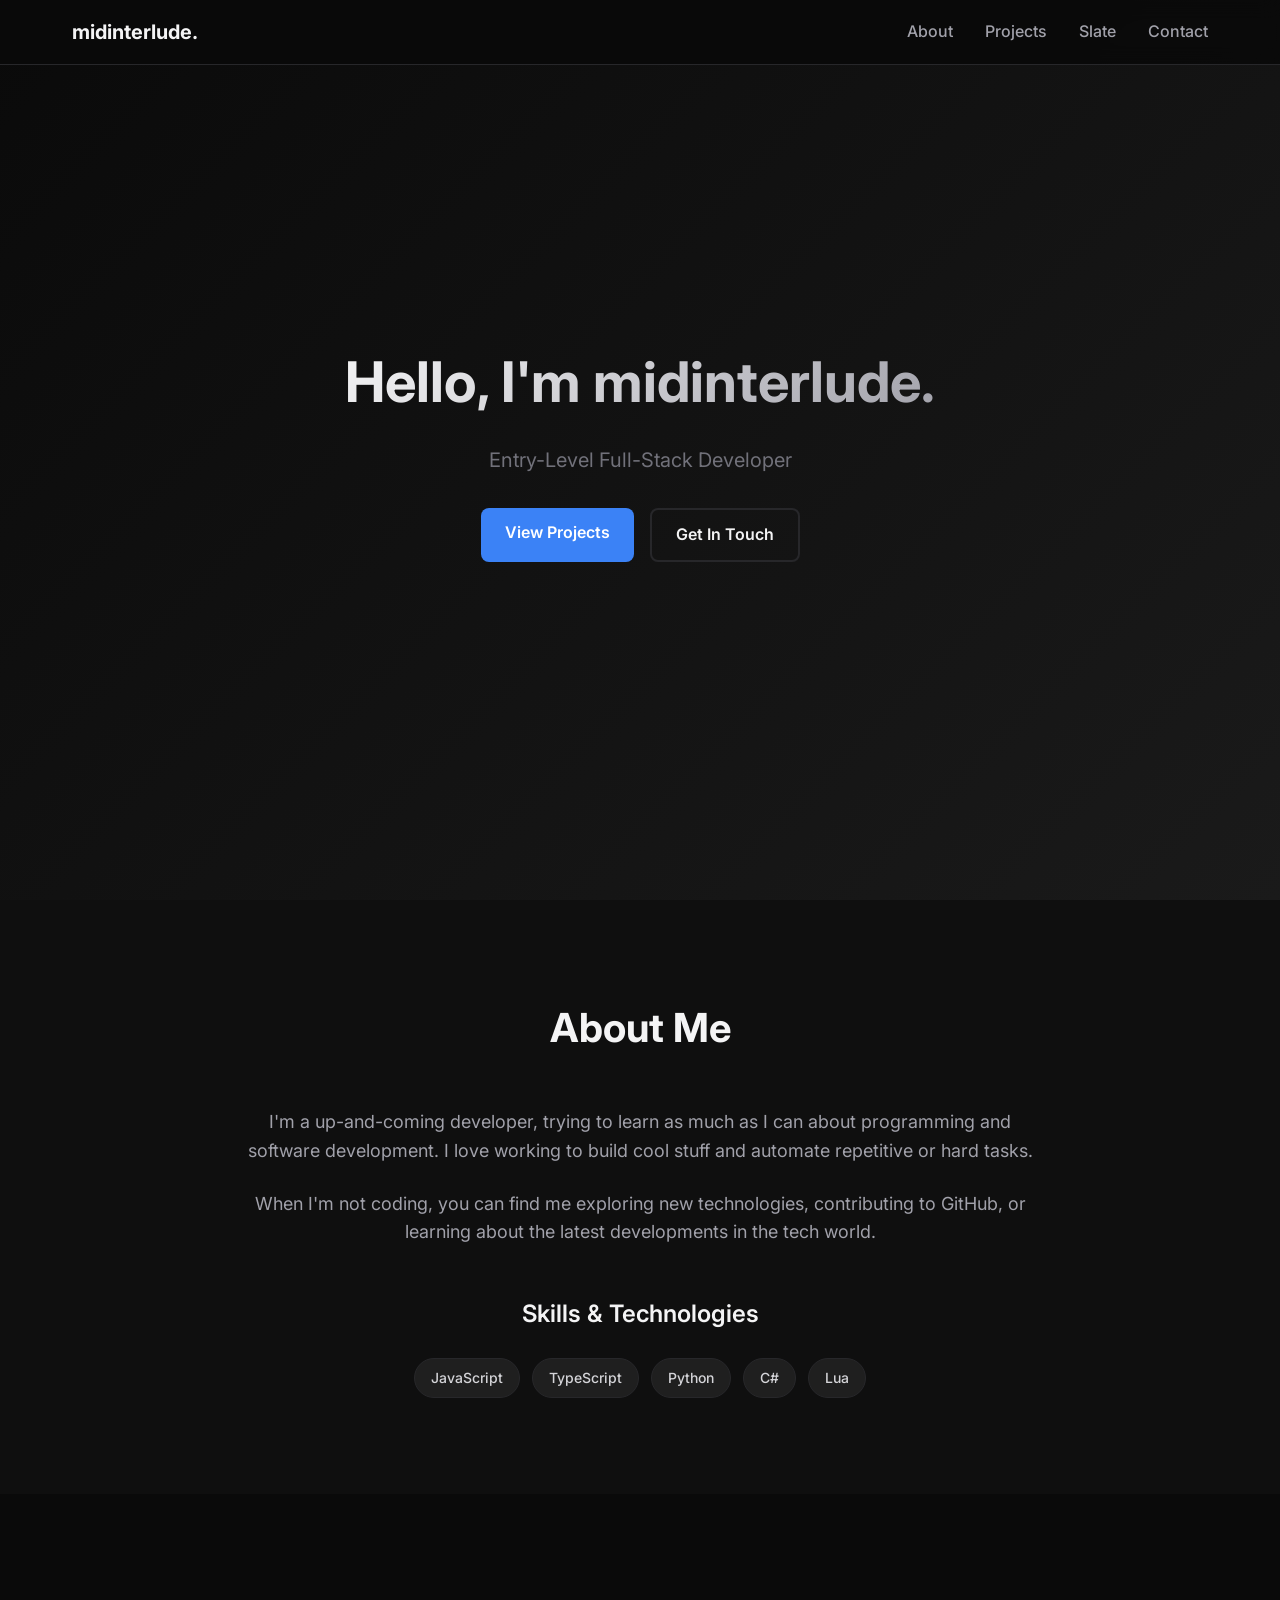
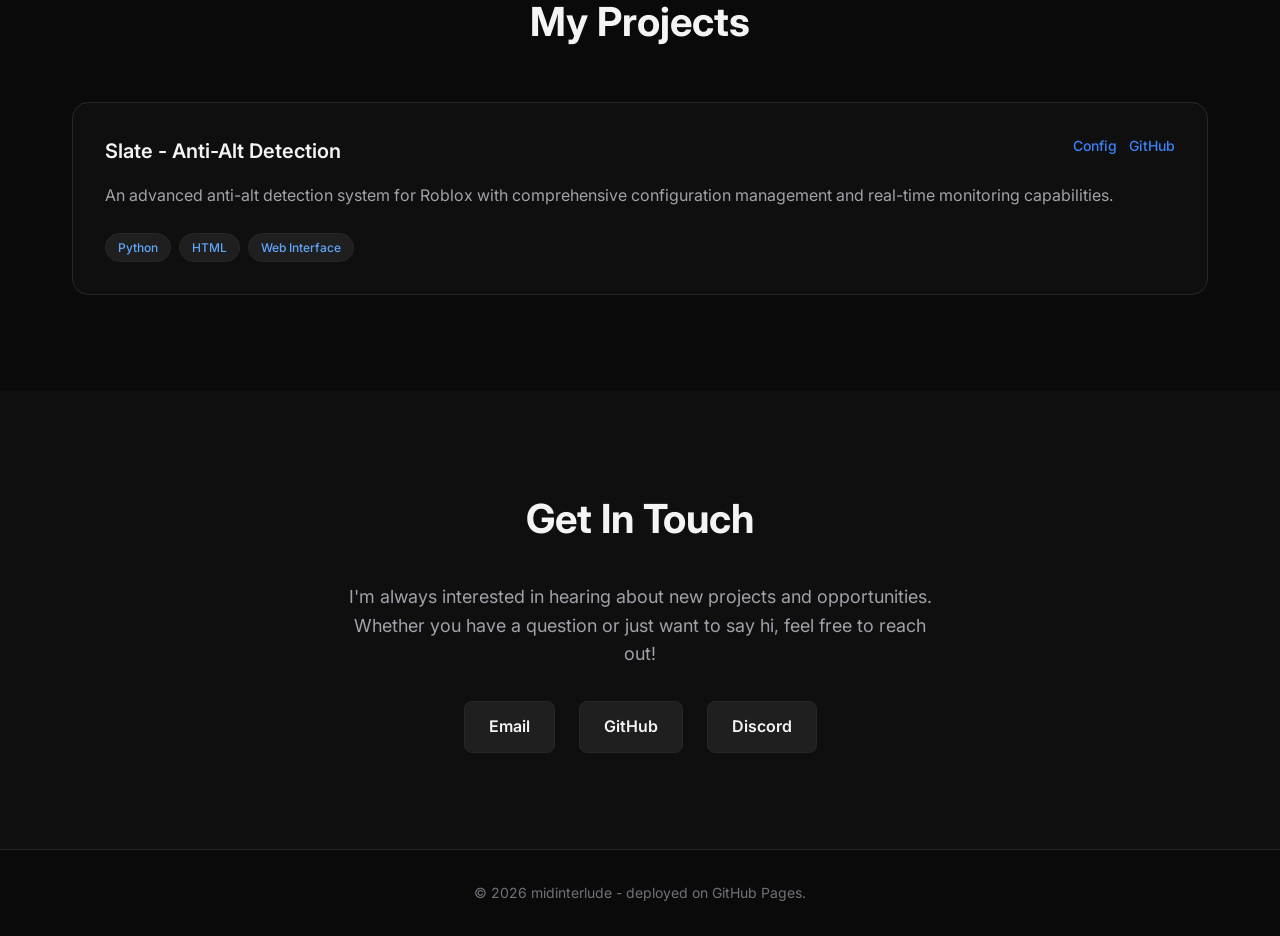
==== index.html @ c004ecd4 "Add files via upload" ====
<!DOCTYPE html>
<html lang="en">
<head>
    <meta charset="UTF-8">
    <meta name="viewport" content="width=device-width, initial-scale=1.0">
    <title>midinterlude - portfolio</title>
    <link rel="stylesheet" href="styles.css">
    <link href="https://fonts.googleapis.com/css2?family=Inter:wght@400;500;600;700&display=swap" rel="stylesheet">
</head>
<body>
    <header>
        <nav>
            <div class="nav-container">
                <h1 class="nav-logo">midinterlude.</h1>
                <ul class="nav-links">
                    <li><a href="#about">About</a></li>
                    <li><a href="#projects">Projects</a></li>
                    <li><a href="slate-config.html" target="_blank">Slate</a></li>
                    <li><a href="#contact">Contact</a></li>
                </ul>
            </div>
        </nav>
    </header>

    <main>
        <section id="hero">
            <div class="hero-content">
                <h1>Hello, I'm midinterlude.</h1>
                <p class="hero-subtitle">Entry-Level Full-Stack Developer</p>
                <div class="hero-buttons">
                    <a href="#projects" class="btn btn-primary">View Projects</a>
                    <a href="#contact" class="btn btn-secondary">Get In Touch</a>
                </div>
            </div>
        </section>

        <section id="about">
            <div class="container">
                <h2>About Me</h2>
                <div class="about-content">
                    <div class="about-text">
                        <p>
                            I'm a up-and-coming developer, trying to learn as much as I can about programming and software development. 
                            I love working to build cool stuff and automate repetitive or hard tasks.
                        </p>
                        <p>
                            When I'm not coding, you can find me exploring new technologies, contributing to GitHub, or learning about 
                            the latest developments in the tech world.
                        </p>
                        <div class="skills">
                            <h3>Skills & Technologies</h3>
                            <div class="skill-tags">
                                <span class="skill-tag">JavaScript</span>
                                <span class="skill-tag">TypeScript</span>
                                <span class="skill-tag">Python</span>
                                <span class="skill-tag">C#</span>
                                <span class="skill-tag">Lua</span>
                            </div>
                        </div>
                    </div>
                </div>
            </div>
        </section>

        <section id="projects">
            <div class="container">
                <h2>My Projects</h2>
                <div class="projects-grid">
                    <div class="project-card">
                        <div class="project-header">
                            <h3>Slate - Anti-Alt Detection</h3>
                            <div class="project-links">
                                <a href="slate-config.html" class="project-link" target="_blank">Config</a>
                                <a href="https://github.com/midinterlude/Slate" class="project-link" target="_blank">GitHub</a>
                            </div>
                        </div>
                        <p class="project-description">
                            An advanced anti-alt detection system for Roblox with comprehensive configuration management and real-time monitoring capabilities.
                        </p>
                        <div class="project-tech">
                            <span class="tech-tag">Python</span>
                            <span class="tech-tag">HTML</span>
                            <span class="tech-tag">Web Interface</span>
                        </div>
                    </div>
                </div>
            </div>
        </section>

        <section id="contact">
            <div class="container">
                <h2>Get In Touch</h2>
                <div class="contact-content">
                    <p>
                        I'm always interested in hearing about new projects and opportunities. 
                        Whether you have a question or just want to say hi, feel free to reach out!
                    </p>
                    <div class="contact-links">
                        <a href="mailto:midinterlude.secrecy577@passmail.net" class="contact-link" target="_blank">Email</a>
                        <a href="https://github.com/midinterlude" class="contact-link" target="_blank">GitHub</a>
                        <a href="https://discordapp.com/users/1391896842219815066" class="contact-link" target="_blank">Discord</a>
                    </div>
                </div>
            </div>
        </section>
    </main>

    <footer>
        <div class="container">
            <p>&copy; 2026 midinterlude - deployed on GitHub Pages.</p>
        </div>
    </footer>
</body>
</html>
---- styles.css ----
/* Reset and Base Styles */
* {
    margin: 0;
    padding: 0;
    box-sizing: border-box;
}

body {
    font-family: 'Inter', -apple-system, BlinkMacSystemFont, 'Segoe UI', Roboto, sans-serif;
    background-color: #0a0a0a;
    color: #e4e4e7;
    line-height: 1.6;
    overflow-x: hidden;
}

.container {
    max-width: 1200px;
    margin: 0 auto;
    padding: 0 2rem;
}

/* Header and Navigation */
header {
    position: fixed;
    top: 0;
    width: 100%;
    background-color: rgba(10, 10, 10, 0.95);
    backdrop-filter: blur(10px);
    border-bottom: 1px solid #27272a;
    z-index: 1000;
}

.nav-container {
    max-width: 1200px;
    margin: 0 auto;
    padding: 0 2rem;
    display: flex;
    justify-content: space-between;
    align-items: center;
    height: 4rem;
}

.nav-logo {
    font-size: 1.25rem;
    font-weight: 700;
    color: #f4f4f5;
}

.nav-links {
    display: flex;
    list-style: none;
    gap: 2rem;
}

.nav-links a {
    color: #a1a1aa;
    text-decoration: none;
    font-weight: 500;
    transition: color 0.3s ease;
}

.nav-links a:hover {
    color: #f4f4f5;
}

/* Hero Section */
#hero {
    min-height: 100vh;
    display: flex;
    align-items: center;
    justify-content: center;
    text-align: center;
    padding: 0 2rem;
    background: linear-gradient(135deg, #0a0a0a 0%, #1a1a1a 100%);
}

.hero-content h1 {
    font-size: 3.5rem;
    font-weight: 700;
    margin-bottom: 1rem;
    background: linear-gradient(135deg, #f4f4f5 0%, #a1a1aa 100%);
    -webkit-background-clip: text;
    -webkit-text-fill-color: transparent;
    background-clip: text;
}

.hero-subtitle {
    font-size: 1.25rem;
    color: #71717a;
    margin-bottom: 2rem;
}

.hero-buttons {
    display: flex;
    gap: 1rem;
    justify-content: center;
    flex-wrap: wrap;
}

.btn {
    padding: 0.75rem 1.5rem;
    border-radius: 0.5rem;
    text-decoration: none;
    font-weight: 600;
    transition: all 0.3s ease;
    display: inline-block;
}

.btn-primary {
    background-color: #3b82f6;
    color: white;
}

.btn-primary:hover {
    background-color: #2563eb;
    transform: translateY(-2px);
}

.btn-secondary {
    background-color: transparent;
    color: #f4f4f5;
    border: 2px solid #27272a;
}

.btn-secondary:hover {
    background-color: #27272a;
    transform: translateY(-2px);
}

/* About Section */
#about {
    padding: 6rem 0;
    background-color: #0f0f0f;
}

#about h2 {
    font-size: 2.5rem;
    font-weight: 700;
    text-align: center;
    margin-bottom: 3rem;
    color: #f4f4f5;
}

.about-content {
    max-width: 800px;
    margin: 0 auto;
}

.about-text p {
    font-size: 1.125rem;
    color: #a1a1aa;
    margin-bottom: 1.5rem;
    text-align: center;
}

.skills {
    margin-top: 3rem;
    text-align: center;
}

.skills h3 {
    font-size: 1.5rem;
    font-weight: 600;
    margin-bottom: 1.5rem;
    color: #f4f4f5;
}

.skill-tags {
    display: flex;
    flex-wrap: wrap;
    gap: 0.75rem;
    justify-content: center;
}

.skill-tag {
    background-color: #1f1f1f;
    color: #d4d4d8;
    padding: 0.5rem 1rem;
    border-radius: 2rem;
    font-size: 0.875rem;
    font-weight: 500;
    border: 1px solid #27272a;
}

/* Projects Section */
#projects {
    padding: 6rem 0;
    background-color: #0a0a0a;
}

#projects h2 {
    font-size: 2.5rem;
    font-weight: 700;
    text-align: center;
    margin-bottom: 3rem;
    color: #f4f4f5;
}

.projects-grid {
    display: grid;
    grid-template-columns: repeat(auto-fit, minmax(350px, 1fr));
    gap: 2rem;
    margin-top: 2rem;
}

.project-card {
    background-color: #0f0f0f;
    border: 1px solid #27272a;
    border-radius: 1rem;
    padding: 2rem;
    transition: all 0.3s ease;
    position: relative;
    overflow: hidden;
}

.project-card::before {
    content: '';
    position: absolute;
    top: 0;
    left: 0;
    right: 0;
    height: 2px;
    background: linear-gradient(90deg, #3b82f6, #8b5cf6);
    transform: scaleX(0);
    transition: transform 0.3s ease;
}

.project-card:hover::before {
    transform: scaleX(1);
}

.project-card:hover {
    transform: translateY(-4px);
    border-color: #3b82f6;
    box-shadow: 0 10px 30px rgba(59, 130, 246, 0.1);
}

.project-header {
    display: flex;
    justify-content: space-between;
    align-items: flex-start;
    margin-bottom: 1rem;
}

.project-header h3 {
    font-size: 1.25rem;
    font-weight: 600;
    color: #f4f4f5;
}

.project-links {
    display: flex;
    gap: 0.75rem;
}

.project-link {
    color: #3b82f6;
    text-decoration: none;
    font-size: 0.875rem;
    font-weight: 500;
    transition: color 0.3s ease;
}

.project-link:hover {
    color: #60a5fa;
}

.project-description {
    color: #a1a1aa;
    margin-bottom: 1.5rem;
    line-height: 1.6;
}

.project-tech {
    display: flex;
    flex-wrap: wrap;
    gap: 0.5rem;
}

.tech-tag {
    background-color: #1f1f1f;
    color: #60a5fa;
    padding: 0.25rem 0.75rem;
    border-radius: 1rem;
    font-size: 0.75rem;
    font-weight: 500;
    border: 1px solid #27272a;
}

/* Contact Section */
#contact {
    padding: 6rem 0;
    background-color: #0f0f0f;
    text-align: center;
}

#contact h2 {
    font-size: 2.5rem;
    font-weight: 700;
    margin-bottom: 2rem;
    color: #f4f4f5;
}

.contact-content p {
    font-size: 1.125rem;
    color: #a1a1aa;
    margin-bottom: 2rem;
    max-width: 600px;
    margin-left: auto;
    margin-right: auto;
}

.contact-links {
    display: flex;
    gap: 1.5rem;
    justify-content: center;
    flex-wrap: wrap;
}

.contact-link {
    color: #f4f4f5;
    text-decoration: none;
    font-weight: 600;
    padding: 0.75rem 1.5rem;
    background-color: #1f1f1f;
    border: 1px solid #27272a;
    border-radius: 0.5rem;
    transition: all 0.3s ease;
}

.contact-link:hover {
    background-color: #27272a;
    transform: translateY(-2px);
    color: #3b82f6;
}

/* Footer */
footer {
    padding: 2rem 0;
    background-color: #0a0a0a;
    border-top: 1px solid #27272a;
    text-align: center;
}

footer p {
    color: #71717a;
    font-size: 0.875rem;
}

/* Smooth Scrolling */
html {
    scroll-behavior: smooth;
}

/* Responsive Design */
@media (max-width: 768px) {
    .container {
        padding: 0 1rem;
    }
    
    .nav-container {
        padding: 0 1rem;
    }
    
    .nav-links {
        gap: 1rem;
    }
    
    .hero-content h1 {
        font-size: 2.5rem;
    }
    
    .hero-subtitle {
        font-size: 1rem;
    }
    
    .hero-buttons {
        flex-direction: column;
        align-items: center;
    }
    
    #about h2,
    #projects h2,
    #contact h2 {
        font-size: 2rem;
    }
    
    .projects-grid {
        grid-template-columns: 1fr;
        gap: 1.5rem;
    }
    
    .project-card {
        padding: 1.5rem;
    }
    
    .project-header {
        flex-direction: column;
        gap: 1rem;
    }
    
    .project-links {
        align-self: flex-start;
    }
    
    .contact-links {
        flex-direction: column;
        align-items: center;
    }
    
    .contact-link {
        width: 200px;
        text-align: center;
    }
}

@media (max-width: 480px) {
    .hero-content h1 {
        font-size: 2rem;
    }
    
    .about-text p,
    .contact-content p {
        font-size: 1rem;
    }
    
    .skill-tags,
    .project-tech {
        justify-content: flex-start;
    }
}

/* Scrollbar Styling */
::-webkit-scrollbar {
    width: 8px;
}

::-webkit-scrollbar-track {
    background: #0a0a0a;
}

::-webkit-scrollbar-thumb {
    background: #27272a;
    border-radius: 4px;
}

::-webkit-scrollbar-thumb:hover {
    background: #3f3f46;
}
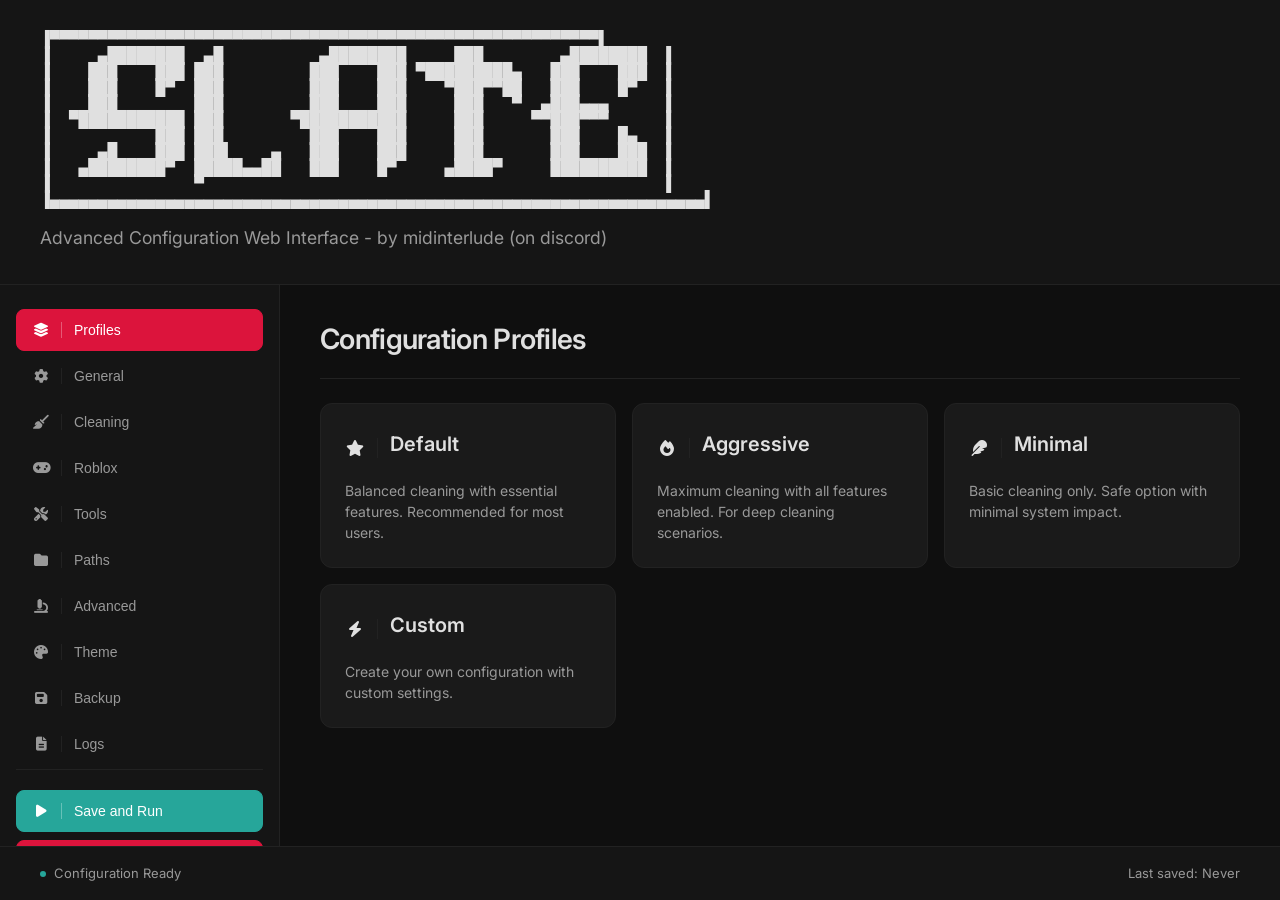
==== commit ca3e36ad: "Add files via upload" ====
--- a/index.html
+++ b/index.html
@@ -1,114 +1,1650 @@
-<!DOCTYPE html>
-<html lang="en">
-<head>
-    <meta charset="UTF-8">
-    <meta name="viewport" content="width=device-width, initial-scale=1.0">
-    <title>midinterlude - portfolio</title>
-    <link rel="stylesheet" href="styles.css">
-    <link href="https://fonts.googleapis.com/css2?family=Inter:wght@400;500;600;700&display=swap" rel="stylesheet">
-</head>
-<body>
-    <header>
-        <nav>
-            <div class="nav-container">
-                <h1 class="nav-logo">midinterlude.</h1>
-                <ul class="nav-links">
-                    <li><a href="#about">About</a></li>
-                    <li><a href="#projects">Projects</a></li>
-                    <li><a href="slate-config.html" target="_blank">Slate</a></li>
-                    <li><a href="#contact">Contact</a></li>
-                </ul>
-            </div>
-        </nav>
-    </header>
-
-    <main>
-        <section id="hero">
-            <div class="hero-content">
-                <h1>Hello, I'm midinterlude.</h1>
-                <p class="hero-subtitle">Entry-Level Full-Stack Developer</p>
-                <div class="hero-buttons">
-                    <a href="#projects" class="btn btn-primary">View Projects</a>
-                    <a href="#contact" class="btn btn-secondary">Get In Touch</a>
-                </div>
-            </div>
-        </section>
-
-        <section id="about">
-            <div class="container">
-                <h2>About Me</h2>
-                <div class="about-content">
-                    <div class="about-text">
-                        <p>
-                            I'm a up-and-coming developer, trying to learn as much as I can about programming and software development. 
-                            I love working to build cool stuff and automate repetitive or hard tasks.
-                        </p>
-                        <p>
-                            When I'm not coding, you can find me exploring new technologies, contributing to GitHub, or learning about 
-                            the latest developments in the tech world.
-                        </p>
-                        <div class="skills">
-                            <h3>Skills & Technologies</h3>
-                            <div class="skill-tags">
-                                <span class="skill-tag">JavaScript</span>
-                                <span class="skill-tag">TypeScript</span>
-                                <span class="skill-tag">Python</span>
-                                <span class="skill-tag">C#</span>
-                                <span class="skill-tag">Lua</span>
-                            </div>
-                        </div>
-                    </div>
-                </div>
-            </div>
-        </section>
-
-        <section id="projects">
-            <div class="container">
-                <h2>My Projects</h2>
-                <div class="projects-grid">
-                    <div class="project-card">
-                        <div class="project-header">
-                            <h3>Slate - Anti-Alt Detection</h3>
-                            <div class="project-links">
-                                <a href="slate-config.html" class="project-link" target="_blank">Config</a>
-                                <a href="https://github.com/midinterlude/Slate" class="project-link" target="_blank">GitHub</a>
-                            </div>
-                        </div>
-                        <p class="project-description">
-                            An advanced anti-alt detection system for Roblox with comprehensive configuration management and real-time monitoring capabilities.
-                        </p>
-                        <div class="project-tech">
-                            <span class="tech-tag">Python</span>
-                            <span class="tech-tag">HTML</span>
-                            <span class="tech-tag">Web Interface</span>
-                        </div>
-                    </div>
-                </div>
-            </div>
-        </section>
-
-        <section id="contact">
-            <div class="container">
-                <h2>Get In Touch</h2>
-                <div class="contact-content">
-                    <p>
-                        I'm always interested in hearing about new projects and opportunities. 
-                        Whether you have a question or just want to say hi, feel free to reach out!
-                    </p>
-                    <div class="contact-links">
-                        <a href="mailto:midinterlude.secrecy577@passmail.net" class="contact-link" target="_blank">Email</a>
-                        <a href="https://github.com/midinterlude" class="contact-link" target="_blank">GitHub</a>
-                        <a href="https://discordapp.com/users/1391896842219815066" class="contact-link" target="_blank">Discord</a>
-                    </div>
-                </div>
-            </div>
-        </section>
-    </main>
-
-    <footer>
-        <div class="container">
-            <p>&copy; 2026 midinterlude - deployed on GitHub Pages.</p>
-        </div>
-    </footer>
-</body>
-</html>+<!DOCTYPE html>
+<html lang="en">
+<head>
+    <meta charset="UTF-8">
+    <meta name="viewport" content="width=device-width, initial-scale=1.0">
+    <title>Slate - Configuration Manager</title>
+    <link rel="icon" href="../new.ico" type="image/x-icon">
+    <link rel="stylesheet" href="https://cdnjs.cloudflare.com/ajax/libs/font-awesome/6.4.0/css/all.min.css">
+    <style>
+        @import url('https://fonts.googleapis.com/css2?family=Inter:wght@300;400;500;600;700&family=JetBrains+Mono:wght@400;500&display=swap');
+        
+        * {
+            margin: 0;
+            padding: 0;
+            box-sizing: border-box;
+        }
+
+        :root {
+            --bg-primary: #0a0a0a;
+            --bg-secondary: #0f0f0f;
+            --bg-tertiary: #151515;
+            --bg-elevated: #1a1a1a;
+            --bg-overlay: #222222;
+            --border-primary: #222222;
+            --border-secondary: #1a1a1a;
+            --text-primary: #e0e0e0;
+            --text-secondary: #999999;
+            --text-muted: #666666;
+            --text-link: #dc143c;
+            --accent-primary: #dc143c;
+            --accent-hover: #ff1744;
+            --success: #26a69a;
+            --danger: #dc143c;
+            --warning: #ff9800;
+            --code-bg: #0a0a0a;
+            --shadow: 0 8px 24px rgba(0, 0, 0, 0.8);
+        }
+
+        body {
+            font-family: 'Inter', -apple-system, BlinkMacSystemFont, 'Segoe UI', sans-serif;
+            background: var(--bg-primary);
+            color: var(--text-primary);
+            min-height: 100vh;
+            line-height: 1.6;
+        }
+
+        .container {
+            width: 100%;
+            height: 100vh;
+            background: var(--bg-secondary);
+            border: none;
+            border-radius: 0;
+            box-shadow: none;
+            overflow: hidden;
+            display: flex;
+            flex-direction: column;
+        }
+
+        .header {
+            background: var(--bg-tertiary);
+            color: var(--text-primary);
+            padding: 32px 40px;
+            text-align: center;
+            border-bottom: 1px solid var(--border-primary);
+        }
+
+        .header h1 {
+            font-size: 2.5rem;
+            font-weight: 500;
+            margin-bottom: 8px;
+            letter-spacing: normal;
+        }
+
+        .header p {
+            font-size: 1.1rem;
+            color: var(--text-secondary);
+            font-weight: 400;
+        }
+
+        .main-content {
+            display: flex;
+            flex: 1;
+            min-height: 0;
+        }
+
+        .sidebar {
+            width: 280px;
+            background: var(--bg-tertiary);
+            border-right: 1px solid var(--border-primary);
+            padding: 24px 16px;
+            overflow-y: auto;
+            display: flex;
+            flex-direction: column;
+        }
+
+        .sidebar-actions {
+            margin-top: auto;
+            padding-top: 20px;
+            border-top: 1px solid var(--border-primary);
+            display: flex;
+            flex-direction: column;
+            gap: 4px;
+        }
+
+        .sidebar-btn {
+            display: flex;
+            align-items: center;
+            width: 100%;
+            padding: 12px 16px;
+            margin-bottom: 4px;
+            background: var(--bg-elevated);
+            border: 1px solid var(--border-primary);
+            border-radius: 8px;
+            cursor: pointer;
+            transition: all 0.15s ease;
+            font-size: 14px;
+            font-weight: 500;
+            color: var(--text-secondary);
+            text-decoration: none;
+            gap: 12px;
+        }
+
+        .sidebar-btn:hover {
+            background: var(--bg-overlay);
+            color: var(--text-primary);
+            border-color: var(--border-primary);
+            transform: translateY(-1px);
+        }
+
+        .sidebar-btn.btn-success {
+            background: var(--success);
+            color: white;
+            border-color: var(--success);
+        }
+
+        .sidebar-btn.btn-primary {
+            background: var(--accent-primary);
+            color: white;
+            border-color: var(--accent-primary);
+        }
+
+        .sidebar-btn.btn-secondary {
+            background: var(--bg-overlay);
+            color: var(--text-primary);
+            border-color: var(--border-primary);
+        }
+
+        .sidebar-btn i {
+            width: 16px;
+            text-align: center;
+            flex-shrink: 0;
+        }
+
+        .sidebar-btn .divider {
+            width: 1px;
+            height: 16px;
+            background: rgba(255, 255, 255, 0.3);
+            flex-shrink: 0;
+        }
+
+        .sidebar-btn span {
+            flex: 1;
+            text-align: left;
+        }
+
+        .nav-item {
+            display: flex;
+            align-items: center;
+            width: 100%;
+            padding: 12px 16px;
+            margin-bottom: 4px;
+            background: transparent;
+            border: 1px solid transparent;
+            border-radius: 8px;
+            cursor: pointer;
+            transition: all 0.15s ease;
+            font-size: 14px;
+            font-weight: 500;
+            color: var(--text-secondary);
+            text-decoration: none;
+        }
+
+        .nav-item i {
+            width: 16px;
+            text-align: center;
+            flex-shrink: 0;
+            margin-right: 12px;
+        }
+
+        .nav-item .divider {
+            width: 1px;
+            height: 16px;
+            background: var(--border-primary);
+            flex-shrink: 0;
+            margin-right: 12px;
+        }
+
+        .nav-item span {
+            text-align: left;
+            flex: 1;
+        }
+
+        .nav-item:hover {
+            background: var(--bg-elevated);
+            color: var(--text-primary);
+            border-color: var(--border-primary);
+        }
+
+        .nav-item.active {
+            background: var(--accent-primary) !important;
+            color: white !important;
+            border-color: var(--accent-primary) !important;
+        }
+
+        .nav-item.active i {
+            color: white !important;
+        }
+
+        .nav-item.active .divider {
+            background: rgba(255, 255, 255, 0.3) !important;
+        }
+
+        .content {
+            flex: 1;
+            padding: 32px 40px;
+            overflow-y: auto;
+            max-height: calc(100vh - 200px);
+        }
+
+        .section {
+            display: none;
+        }
+
+        .section.active {
+            display: block;
+            animation: fadeIn 0.2s ease;
+        }
+
+        @keyframes fadeIn {
+            from { opacity: 0; transform: translateY(8px); }
+            to { opacity: 1; transform: translateY(0); }
+        }
+
+        .section h2 {
+            color: var(--text-primary);
+            margin-bottom: 24px;
+            font-size: 1.75rem;
+            font-weight: 600;
+            letter-spacing: -0.025em;
+            border-bottom: 1px solid var(--border-primary);
+            padding-bottom: 16px;
+        }
+
+        .profile-cards {
+            display: grid;
+            grid-template-columns: repeat(auto-fit, minmax(280px, 1fr));
+            gap: 16px;
+            margin-bottom: 32px;
+        }
+
+        .profile-card {
+            background: var(--bg-elevated);
+            border: 1px solid var(--border-primary);
+            border-radius: 12px;
+            padding: 24px;
+            cursor: pointer;
+            transition: all 0.2s ease;
+            text-align: left;
+        }
+
+        .profile-card-header {
+            display: flex;
+            align-items: center;
+            gap: 12px;
+            margin-bottom: 12px;
+        }
+
+        .profile-card-header i {
+            width: 20px;
+            text-align: center;
+            flex-shrink: 0;
+        }
+
+        .profile-card-header .divider {
+            width: 1px;
+            height: 20px;
+            background: var(--border-primary);
+            flex-shrink: 0;
+        }
+
+        .profile-card-header h3 {
+            flex: 1;
+            margin: 0;
+        }
+
+        .profile-card:hover {
+            background: var(--bg-overlay);
+            border-color: var(--accent-primary);
+            transform: translateY(-2px);
+            box-shadow: 0 4px 16px rgba(88, 166, 255, 0.1);
+        }
+
+        .profile-card.selected {
+            background: var(--accent-primary);
+            border-color: var(--accent-primary);
+            color: white;
+        }
+
+        .profile-card h3 {
+            color: var(--text-primary);
+            margin-bottom: 8px;
+            font-size: 1.25rem;
+            font-weight: 600;
+        }
+
+        .profile-card.selected h3 {
+            color: white;
+        }
+
+        .profile-card p {
+            color: var(--text-secondary);
+            font-size: 14px;
+            line-height: 1.5;
+            font-weight: 400;
+        }
+
+        .profile-card.selected p {
+            color: rgba(255, 255, 255, 0.9);
+        }
+
+        .config-group {
+            background: var(--bg-elevated);
+            border: 1px solid var(--border-primary);
+            border-radius: 12px;
+            padding: 24px;
+            margin-bottom: 24px;
+        }
+
+        .config-group h3 {
+            color: var(--text-primary);
+            margin-bottom: 20px;
+            font-size: 1.125rem;
+            font-weight: 600;
+            letter-spacing: -0.025em;
+        }
+
+        .config-item {
+            display: flex;
+            align-items: center;
+            justify-content: space-between;
+            padding: 16px 0;
+            border-bottom: 1px solid var(--border-secondary);
+        }
+
+        .config-item:last-child {
+            border-bottom: none;
+        }
+
+        .config-label {
+            flex: 1;
+            font-weight: 500;
+            color: var(--text-primary);
+            font-size: 14px;
+        }
+
+        .config-description {
+            font-size: 13px;
+            color: var(--text-muted);
+            margin-top: 4px;
+            font-weight: 400;
+        }
+
+        .toggle-switch {
+            position: relative;
+            width: 44px;
+            height: 24px;
+            background: var(--bg-overlay);
+            border: 1px solid var(--border-primary);
+            border-radius: 12px;
+            cursor: pointer;
+            transition: all 0.2s ease;
+        }
+
+        .toggle-switch.active {
+            background: var(--accent-primary);
+            border-color: var(--accent-primary);
+        }
+
+        .toggle-switch::after {
+            content: '';
+            position: absolute;
+            top: 2px;
+            left: 2px;
+            width: 18px;
+            height: 18px;
+            background: white;
+            border-radius: 50%;
+            transition: transform 0.2s ease;
+            box-shadow: 0 1px 3px rgba(0, 0, 0, 0.3);
+        }
+
+        .toggle-switch.active::after {
+            transform: translateX(20px);
+        }
+
+        .text-input {
+            padding: 8px 12px;
+            background: var(--bg-primary);
+            border: 1px solid var(--border-primary);
+            border-radius: 6px;
+            font-size: 14px;
+            width: 200px;
+            color: var(--text-primary);
+            font-family: 'JetBrains Mono', monospace;
+            transition: all 0.2s ease;
+        }
+
+        .text-input:focus {
+            outline: none;
+            border-color: var(--accent-primary);
+            box-shadow: 0 0 0 3px rgba(31, 111, 235, 0.1);
+        }
+
+        .text-input::placeholder {
+            color: var(--text-muted);
+        }
+
+        .list-editor {
+            border: 1px solid var(--border-primary);
+            border-radius: 8px;
+            padding: 16px;
+            background: var(--bg-primary);
+        }
+
+        .list-item {
+            display: flex;
+            align-items: center;
+            justify-content: space-between;
+            padding: 12px;
+            margin-bottom: 8px;
+            background: var(--bg-elevated);
+            border: 1px solid var(--border-secondary);
+            border-radius: 6px;
+            font-family: 'JetBrains Mono', monospace;
+            font-size: 13px;
+        }
+
+        .list-item:last-child {
+            margin-bottom: 0;
+        }
+
+        .btn {
+            padding: 10px 16px;
+            border: 1px solid var(--border-primary);
+            border-radius: 6px;
+            cursor: pointer;
+            font-size: 14px;
+            font-weight: 500;
+            transition: all 0.2s ease;
+            text-decoration: none;
+            display: inline-block;
+            text-align: center;
+            font-family: 'Inter', sans-serif;
+            background: var(--bg-elevated);
+            color: var(--text-primary);
+        }
+
+        .btn:hover {
+            transform: translateY(-1px);
+            box-shadow: 0 4px 12px rgba(0, 0, 0, 0.2);
+        }
+
+        .btn-primary {
+            background: var(--accent-primary);
+            color: white;
+            border-color: var(--accent-primary);
+        }
+
+        .btn-primary:hover {
+            background: var(--accent-hover);
+            border-color: var(--accent-hover);
+        }
+
+        .btn-success {
+            background: var(--success);
+            color: white;
+            border-color: var(--success);
+        }
+
+        .btn-success:hover {
+            background: #2da844;
+            border-color: #2da844;
+        }
+
+        .btn-danger {
+            background: var(--danger);
+            color: white;
+            border-color: var(--danger);
+        }
+
+        .btn-danger:hover {
+            background: #da3a32;
+            border-color: #da3a32;
+        }
+
+        .btn-secondary {
+            background: var(--bg-overlay);
+            color: var(--text-primary);
+            border-color: var(--border-primary);
+        }
+
+        .btn-secondary:hover {
+            background: var(--bg-elevated);
+            border-color: var(--border-primary);
+        }
+
+        .btn-sm {
+            padding: 6px 12px;
+            font-size: 12px;
+        }
+
+        .action-buttons {
+            display: flex;
+            gap: 16px;
+            margin-top: 32px;
+            padding-top: 24px;
+            border-top: 1px solid var(--border-primary);
+        }
+
+        .status-bar {
+            background: var(--bg-tertiary);
+            padding: 16px 40px;
+            display: flex;
+            justify-content: space-between;
+            align-items: center;
+            font-size: 13px;
+            border-top: 1px solid var(--border-primary);
+            color: var(--text-secondary);
+        }
+
+        .status-indicator {
+            display: flex;
+            align-items: center;
+            gap: 8px;
+        }
+
+        .status-dot {
+            width: 6px;
+            height: 6px;
+            border-radius: 50%;
+            background: var(--success);
+        }
+
+        .modal {
+            display: none;
+            position: fixed;
+            top: 0;
+            left: 0;
+            width: 100%;
+            height: 100%;
+            background: rgba(0, 0, 0, 0.8);
+            z-index: 1000;
+            backdrop-filter: blur(4px);
+        }
+
+        .modal-content {
+            position: absolute;
+            top: 50%;
+            left: 50%;
+            transform: translate(-50%, -50%);
+            background: var(--bg-secondary);
+            border: 1px solid var(--border-primary);
+            border-radius: 12px;
+            padding: 32px;
+            max-width: 500px;
+            width: 90%;
+            box-shadow: var(--shadow);
+        }
+
+        .modal h3 {
+            margin-bottom: 16px;
+            color: var(--text-primary);
+            font-size: 1.25rem;
+            font-weight: 600;
+        }
+
+        .modal p {
+            color: var(--text-secondary);
+            margin-bottom: 24px;
+            line-height: 1.5;
+        }
+
+        .modal-buttons {
+            display: flex;
+            gap: 12px;
+            justify-content: flex-end;
+        }
+
+        .file-input-wrapper {
+            position: relative;
+            overflow: hidden;
+            display: inline-block;
+        }
+
+        .file-input-wrapper input[type=file] {
+            position: absolute;
+            left: -9999px;
+        }
+
+        .file-input-label {
+            padding: 10px 16px;
+            background: var(--accent-primary);
+            color: white;
+            border-radius: 6px;
+            cursor: pointer;
+            display: inline-block;
+            font-size: 14px;
+            font-weight: 500;
+            transition: all 0.2s ease;
+            border: 1px solid var(--accent-primary);
+        }
+
+        .file-input-label:hover {
+            background: var(--accent-hover);
+            border-color: var(--accent-hover);
+        }
+
+        /* Theme Editor Styles */
+        .theme-presets {
+            display: grid;
+            grid-template-columns: repeat(auto-fit, minmax(200px, 1fr));
+            gap: 16px;
+            margin-top: 16px;
+        }
+
+        .theme-preset {
+            background: var(--bg-elevated);
+            border: 1px solid var(--border-primary);
+            border-radius: 8px;
+            padding: 16px;
+            cursor: pointer;
+            transition: all 0.2s ease;
+            text-align: center;
+        }
+
+        .theme-preset:hover {
+            background: var(--bg-overlay);
+            border-color: var(--accent-primary);
+            transform: translateY(-2px);
+        }
+
+        .theme-preview {
+            width: 100%;
+            height: 60px;
+            border-radius: 6px;
+            margin-bottom: 12px;
+            border: 1px solid var(--border-secondary);
+        }
+
+        .slate-preview {
+            background: linear-gradient(135deg, #0a0a0a 0%, #151515 50%, #dc143c 100%);
+        }
+
+        .obsidian-preview {
+            background: linear-gradient(135deg, #0d1117 0%, #161b22 50%, #1f6feb 100%);
+        }
+
+        .github-preview {
+            background: linear-gradient(135deg, #0d1117 0%, #21262d 50%, #58a6ff 100%);
+        }
+
+        .vscode-preview {
+            background: linear-gradient(135deg, #1e1e1e 0%, #252526 50%, #007acc 100%);
+        }
+
+        .nord-preview {
+            background: linear-gradient(135deg, #2e3440 0%, #3b4252 50%, #88c0d0 100%);
+        }
+
+        .dracula-preview {
+            background: linear-gradient(135deg, #282a36 0%, #44475a 50%, #bd93f9 100%);
+        }
+
+        .light-preview {
+            background: linear-gradient(135deg, #ffffff 0%, #f6f8fa 50%, #0366d6 100%);
+        }
+
+        .theme-preset h4 {
+            color: var(--text-primary);
+            margin-bottom: 4px;
+            font-size: 14px;
+            font-weight: 600;
+        }
+
+        .theme-preset p {
+            color: var(--text-secondary);
+            font-size: 12px;
+            margin: 0;
+        }
+
+        .color-grid {
+            display: grid;
+            grid-template-columns: repeat(auto-fit, minmax(250px, 1fr));
+            gap: 20px;
+            margin-top: 16px;
+        }
+
+        .color-input-group {
+            display: flex;
+            flex-direction: column;
+            gap: 8px;
+        }
+
+        .color-input-group label {
+            color: var(--text-primary);
+            font-size: 13px;
+            font-weight: 500;
+        }
+
+        .color-input-group input[type="color"] {
+            width: 50px;
+            height: 35px;
+            border: 1px solid var(--border-primary);
+            border-radius: 6px;
+            cursor: pointer;
+            background: var(--bg-primary);
+        }
+
+        .color-text {
+            padding: 6px 10px;
+            background: var(--bg-primary);
+            border: 1px solid var(--border-primary);
+            border-radius: 4px;
+            color: var(--text-primary);
+            font-family: 'JetBrains Mono', monospace;
+            font-size: 12px;
+        }
+
+        .color-text:focus {
+            outline: none;
+            border-color: var(--accent-primary);
+        }
+
+        /* Scrollbar styling */
+        ::-webkit-scrollbar {
+            width: 8px;
+            height: 8px;
+        }
+
+        ::-webkit-scrollbar-track {
+            background: var(--bg-primary);
+        }
+
+        ::-webkit-scrollbar-thumb {
+            background: var(--border-primary);
+            border-radius: 4px;
+        }
+
+        ::-webkit-scrollbar-thumb:hover {
+            background: var(--bg-overlay);
+        }
+
+        @media (max-width: 768px) {
+            .main-content {
+                flex-direction: column;
+            }
+            
+            .sidebar {
+                width: 100%;
+                border-right: none;
+                border-bottom: 1px solid var(--border-primary);
+            }
+            
+            .profile-cards {
+                grid-template-columns: 1fr;
+            }
+            
+            .container {
+                margin: 0;
+                border-radius: 0;
+                min-height: 100vh;
+            }
+            
+            .content {
+                padding: 24px 20px;
+            }
+        }
+    </style>
+</head>
+<body>
+    <div class="container">
+        <div class="header">
+            <pre style="font-family: monospace; font-size: 1rem; line-height: 1; color: var(--text-primary); white-space: pre; text-align: left;">
+▐▀▀▀▀▀▀▀▀▀▀▀▀▀▀▀▀▀▀▀▀▀▀▀▀▀▀▀▀▀▀▀▀▀▀▀▀▀▀▀▀▀▀▀▀▀▀▀▀▀▀▀▀▀▀▀▀▀▌
+▐     ▄████████  ▄█          ▄████████     ███        ▄████████  ▌
+▐    ███    ███ ███         ███    ███ ▀█████████▄   ███    ███  ▌
+▐    ███    █▀  ███         ███    ███    ▀███▀▀██   ███    █▀   ▌
+▐    ███        ███         ███    ███     ███   ▀  ▄███▄▄▄      ▌
+▐  ▀███████████ ███       ▀███████████     ███     ▀▀███▀▀▀      ▌
+▐           ███ ███         ███    ███     ███       ███    █▄   ▌
+▐     ▄█    ███ ███▌    ▄   ███    ███     ███       ███    ███  ▌
+▐   ▄████████▀  █████▄▄██   ███    █▀     ▄████▀     ██████████  ▌
+▐               ▀                                                ▌
+▐▄▄▄▄▄▄▄▄▄▄▄▄▄▄▄▄▄▄▄▄▄▄▄▄▄▄▄▄▄▄▄▄▄▄▄▄▄▄▄▄▄▄▄▄▄▄▄▄▄▄▄▄▄▄▄▄▄▄▄▄▄▄▄▄▄▄▄▄▌
+            </pre>
+            <p style="text-align: left;">Advanced Configuration Web Interface - by midinterlude (on discord)</p>
+        </div>
+
+        <div class="main-content">
+            <div class="sidebar">
+                <button class="nav-item active" onclick="showSection('profiles')">
+                    <i class="fas fa-layer-group"></i>
+                    <div class="divider"></div>
+                    <span>Profiles</span>
+                </button>
+                <button class="nav-item" onclick="showSection('general')">
+                    <i class="fas fa-cog"></i>
+                    <div class="divider"></div>
+                    <span>General</span>
+                </button>
+                <button class="nav-item" onclick="showSection('cleaning')">
+                    <i class="fas fa-broom"></i>
+                    <div class="divider"></div>
+                    <span>Cleaning</span>
+                </button>
+                <button class="nav-item" onclick="showSection('roblox')">
+                    <i class="fas fa-gamepad"></i>
+                    <div class="divider"></div>
+                    <span>Roblox</span>
+                </button>
+                <button class="nav-item" onclick="showSection('tools')">
+                    <i class="fas fa-tools"></i>
+                    <div class="divider"></div>
+                    <span>Tools</span>
+                </button>
+                <button class="nav-item" onclick="showSection('paths')">
+                    <i class="fas fa-folder"></i>
+                    <div class="divider"></div>
+                    <span>Paths</span>
+                </button>
+                <button class="nav-item" onclick="showSection('advanced')">
+                    <i class="fas fa-microscope"></i>
+                    <div class="divider"></div>
+                    <span>Advanced</span>
+                </button>
+                <button class="nav-item" onclick="showSection('theme')">
+                    <i class="fas fa-palette"></i>
+                    <div class="divider"></div>
+                    <span>Theme</span>
+                </button>
+                <button class="nav-item" onclick="showSection('backup')">
+                    <i class="fas fa-save"></i>
+                    <div class="divider"></div>
+                    <span>Backup</span>
+                </button>
+                <button class="nav-item" onclick="openLogLocation()">
+                    <i class="fas fa-file-alt"></i>
+                    <div class="divider"></div>
+                    <span>Logs</span>
+                </button>
+                
+                <!-- Sidebar Action Buttons -->
+                <div class="sidebar-actions">
+                    <button class="sidebar-btn btn-success" onclick="saveLauncherFiles()">
+                        <i class="fas fa-play"></i>
+                        <div class="divider"></div>
+                        <span>Save and Run</span>
+                    </button>
+                    <button class="sidebar-btn btn-primary" onclick="saveOnly()">
+                        <i class="fas fa-save"></i>
+                        <div class="divider"></div>
+                        <span>Save Only</span>
+                    </button>
+                    <button class="sidebar-btn btn-secondary" onclick="cancel()">
+                        <i class="fas fa-times"></i>
+                        <div class="divider"></div>
+                        <span>Cancel</span>
+                    </button>
+                </div>
+            </div>
+
+            <div class="content">
+                <!-- Profiles Section -->
+                <div id="profiles" class="section active">
+                    <h2>Configuration Profiles</h2>
+                    <div class="profile-cards">
+                        <div class="profile-card" onclick="selectProfile('default')">
+                            <div class="profile-card-header">
+                                <i class="fas fa-star"></i>
+                                <div class="divider"></div>
+                                <h3>Default</h3>
+                            </div>
+                            <p>Balanced cleaning with essential features. Recommended for most users.</p>
+                        </div>
+                        <div class="profile-card" onclick="selectProfile('aggressive')">
+                            <div class="profile-card-header">
+                                <i class="fas fa-fire"></i>
+                                <div class="divider"></div>
+                                <h3>Aggressive</h3>
+                            </div>
+                            <p>Maximum cleaning with all features enabled. For deep cleaning scenarios.</p>
+                        </div>
+                        <div class="profile-card" onclick="selectProfile('minimal')">
+                            <div class="profile-card-header">
+                                <i class="fas fa-feather"></i>
+                                <div class="divider"></div>
+                                <h3>Minimal</h3>
+                            </div>
+                            <p>Basic cleaning only. Safe option with minimal system impact.</p>
+                        </div>
+                        <div class="profile-card" onclick="selectProfile('custom')">
+                            <div class="profile-card-header">
+                                <i class="fas fa-bolt"></i>
+                                <div class="divider"></div>
+                                <h3>Custom</h3>
+                            </div>
+                            <p>Create your own configuration with custom settings.</p>
+                        </div>
+                    </div>
+                </div>
+
+                <!-- General Section -->
+                <div id="general" class="section">
+                    <h2>General Settings</h2>
+                    <div class="config-group">
+                        <h3>Logging</h3>
+                        <div class="config-item">
+                            <div>
+                                <div class="config-label">Enable Logging</div>
+                                <div class="config-description">Save detailed logs of all operations</div>
+                            </div>
+                            <div id="logging-enabled" class="toggle-switch active" onclick="toggleSwitch(this)"></div>
+                        </div>
+                        <div class="config-item">
+                            <div>
+                                <div class="config-label">Open Log on Exit</div>
+                                <div class="config-description">Automatically open log file when cleaning completes</div>
+                            </div>
+                            <div id="open-log-on-exit" class="toggle-switch" onclick="toggleSwitch(this)"></div>
+                        </div>
+                        <div class="config-item">
+                            <div>
+                                <div class="config-label">Capture Console History</div>
+                                <div class="config-description">Include previous console content in logs</div>
+                            </div>
+                            <div id="capture-console-history" class="toggle-switch active" onclick="toggleSwitch(this)"></div>
+                        </div>
+                    </div>
+
+                    <div class="config-group">
+                        <h3>Display</h3>
+                        <div class="config-item">
+                            <div>
+                                <div class="config-label">Clear Screen on Sections</div>
+                                <div class="config-description">Clear console between major operations</div>
+                            </div>
+                            <div class="toggle-switch active" onclick="toggleSwitch(this)"></div>
+                        </div>
+                    </div>
+                </div>
+
+                <!-- Cleaning Section -->
+                <div id="cleaning" class="section">
+                    <h2>Cleaning Options</h2>
+                    <div class="config-group">
+                        <h3>Core Cleaning</h3>
+                        <div class="config-item">
+                            <div>
+                                <div class="config-label">Kill Processes</div>
+                                <div class="config-description">Terminate all Roblox processes</div>
+                            </div>
+                            <div class="toggle-switch active" onclick="toggleSwitch(this)"></div>
+                        </div>
+                        <div class="config-item">
+                            <div>
+                                <div class="config-label">Clean Registry</div>
+                                <div class="config-description">Remove Roblox registry entries</div>
+                            </div>
+                            <div class="toggle-switch active" onclick="toggleSwitch(this)"></div>
+                        </div>
+                        <div class="config-item">
+                            <div>
+                                <div class="config-label">Clean Temp Files</div>
+                                <div class="config-description">Remove temporary files and folders</div>
+                            </div>
+                            <div class="toggle-switch active" onclick="toggleSwitch(this)"></div>
+                        </div>
+                    </div>
+
+                    <div class="config-group">
+                        <h3>Advanced Cleaning</h3>
+                        <div class="config-item">
+                            <div>
+                                <div class="config-label">Clean Browser Data</div>
+                                <div class="config-description">Remove browser cookies and cache</div>
+                            </div>
+                            <div class="toggle-switch" onclick="toggleSwitch(this)"></div>
+                        </div>
+                        <div class="config-item">
+                            <div>
+                                <div class="config-label">Clean Discord Cache</div>
+                                <div class="config-description">Remove Discord application cache</div>
+                            </div>
+                            <div class="toggle-switch" onclick="toggleSwitch(this)"></div>
+                        </div>
+                    </div>
+                </div>
+
+                <!-- Roblox Section -->
+                <div id="roblox" class="section">
+                    <h2>Roblox Settings</h2>
+                    <div class="config-group">
+                        <h3>Installation Paths</h3>
+                        <div class="config-item">
+                            <div>
+                                <div class="config-label">Roblox Player Path</div>
+                                <div class="config-description">Custom path to Roblox Player executable</div>
+                            </div>
+                            <input type="text" class="text-input" placeholder="%LOCALAPPDATA%\Roblox" />
+                        </div>
+                        <div class="config-item">
+                            <div>
+                                <div class="config-label">Roblox Studio Path</div>
+                                <div class="config-description">Custom path to Roblox Studio executable</div>
+                            </div>
+                            <input type="text" class="text-input" placeholder="%LOCALAPPDATA%\RobloxStudio" />
+                        </div>
+                    </div>
+
+                    <div class="config-group">
+                        <h3>Behavior</h3>
+                        <div class="config-item">
+                            <div>
+                                <div class="config-label">Auto-start Roblox</div>
+                                <div class="config-description">Automatically launch Roblox after cleaning</div>
+                            </div>
+                            <div class="toggle-switch" onclick="toggleSwitch(this)"></div>
+                        </div>
+                        <div class="config-item">
+                            <div>
+                                <div class="config-label">Use Custom Launcher</div>
+                                <div class="config-description">Use modified Roblox launcher</div>
+                            </div>
+                            <div class="toggle-switch" onclick="toggleSwitch(this)"></div>
+                        </div>
+                    </div>
+                </div>
+
+                <!-- Tools Section -->
+                <div id="tools" class="section">
+                    <h2>Tools & Utilities</h2>
+                    <div class="config-group">
+                        <h3>System Tools</h3>
+                        <div class="config-item">
+                            <div>
+                                <div class="config-label">Process Monitor</div>
+                                <div class="config-description">Monitor system processes during cleaning</div>
+                            </div>
+                            <div class="toggle-switch" onclick="toggleSwitch(this)"></div>
+                        </div>
+                        <div class="config-item">
+                            <div>
+                                <div class="config-label">Network Scanner</div>
+                                <div class="config-description">Scan for network connections</div>
+                            </div>
+                            <div class="toggle-switch" onclick="toggleSwitch(this)"></div>
+                        </div>
+                        <div class="config-item">
+                            <div>
+                                <div class="config-label">File Analyzer</div>
+                                <div class="config-description">Analyze suspicious files</div>
+                            </div>
+                            <div class="toggle-switch" onclick="toggleSwitch(this)"></div>
+                        </div>
+                    </div>
+
+                    <div class="config-group">
+                        <h3>External Tools</h3>
+                        <div class="config-item">
+                            <div>
+                                <div class="config-label">Enable External Tools</div>
+                                <div class="config-description">Allow integration with external utilities</div>
+                            </div>
+                            <div class="toggle-switch" onclick="toggleSwitch(this)"></div>
+                        </div>
+                    </div>
+                </div>
+
+                <!-- Paths Section -->
+                <div id="paths" class="section">
+                    <h2>Path Configuration</h2>
+                    <div class="config-group">
+                        <h3>System Paths</h3>
+                        <div class="config-item">
+                            <div>
+                                <div class="config-label">Temp Directory</div>
+                                <div class="config-description">Custom temporary directory path</div>
+                            </div>
+                            <input type="text" class="text-input" placeholder="%TEMP%" />
+                        </div>
+                        <div class="config-item">
+                            <div>
+                                <div class="config-label">Log Directory</div>
+                                <div class="config-description">Custom log file directory</div>
+                            </div>
+                            <input type="text" class="text-input" placeholder="./logs" />
+                        </div>
+                        <div class="config-item">
+                            <div>
+                                <div class="config-label">Backup Directory</div>
+                                <div class="config-description">Custom backup storage location</div>
+                            </div>
+                            <input type="text" class="text-input" placeholder="./backups" />
+                        </div>
+                    </div>
+
+                    <div class="config-group">
+                        <h3>Custom Paths</h3>
+                        <div class="list-editor">
+                            <div class="list-item">
+                                <span>%APPDATA%\Roblox</span>
+                                <button class="btn btn-sm btn-danger" onclick="removeListItem(this)">
+                                    <i class="fas fa-trash"></i>
+                                </button>
+                            </div>
+                            <div class="list-item">
+                                <span>%LOCALAPPDATA%\Roblox</span>
+                                <button class="btn btn-sm btn-danger" onclick="removeListItem(this)">
+                                    <i class="fas fa-trash"></i>
+                                </button>
+                            </div>
+                            <button class="btn btn-sm btn-primary" onclick="addListItem()">
+                                <i class="fas fa-plus"></i> Add Path
+                            </button>
+                        </div>
+                    </div>
+                </div>
+
+                <!-- Advanced Section -->
+                <div id="advanced" class="section">
+                    <h2>Advanced Settings</h2>
+                    <div class="config-group">
+                        <h3>Performance</h3>
+                        <div class="config-item">
+                            <div>
+                                <div class="config-label">Thread Count</div>
+                                <div class="config-description">Number of parallel threads for operations</div>
+                            </div>
+                            <input type="text" class="text-input" placeholder="Auto" />
+                        </div>
+                        <div class="config-item">
+                            <div>
+                                <div class="config-label">Timeout (seconds)</div>
+                                <div class="config-description">Operation timeout in seconds</div>
+                            </div>
+                            <input type="text" class="text-input" placeholder="30" />
+                        </div>
+                    </div>
+
+                    <div class="config-group">
+                        <h3>Security</h3>
+                        <div class="config-item">
+                            <div>
+                                <div class="config-label">Enable Sandbox</div>
+                                <div class="config-description">Run operations in isolated environment</div>
+                            </div>
+                            <div class="toggle-switch" onclick="toggleSwitch(this)"></div>
+                        </div>
+                        <div class="config-item">
+                            <div>
+                                <div class="config-label">Verify Signatures</div>
+                                <div class="config-description">Check digital signatures of files</div>
+                            </div>
+                            <div class="toggle-switch" onclick="toggleSwitch(this)"></div>
+                        </div>
+                    </div>
+                </div>
+
+                <!-- Theme Section -->
+                <div id="theme" class="section">
+                    <h2>Theme Customization</h2>
+                    <div class="config-group">
+                        <h3>Theme Presets</h3>
+                        <div class="theme-presets">
+                            <div class="theme-preset" onclick="selectTheme('slate')">
+                                <div class="theme-preview slate-preview"></div>
+                                <h4>Slate</h4>
+                                <p>Default dark theme</p>
+                            </div>
+                            <div class="theme-preset" onclick="selectTheme('obsidian')">
+                                <div class="theme-preview obsidian-preview"></div>
+                                <h4>Obsidian</h4>
+                                <p>GitHub-inspired dark</p>
+                            </div>
+                            <div class="theme-preset" onclick="selectTheme('github')">
+                                <div class="theme-preview github-preview"></div>
+                                <h4>GitHub</h4>
+                                <p>Classic GitHub theme</p>
+                            </div>
+                            <div class="theme-preset" onclick="selectTheme('vscode')">
+                                <div class="theme-preview vscode-preview"></div>
+                                <h4>VS Code</h4>
+                                <p>Editor-inspired theme</p>
+                            </div>
+                            <div class="theme-preset" onclick="selectTheme('nord')">
+                                <div class="theme-preview nord-preview"></div>
+                                <h4>Nord</h4>
+                                <p>Nordic color palette</p>
+                            </div>
+                            <div class="theme-preset" onclick="selectTheme('dracula')">
+                                <div class="theme-preview dracula-preview"></div>
+                                <h4>Dracula</h4>
+                                <p>Popular dark theme</p>
+                            </div>
+                            <div class="theme-preset" onclick="selectTheme('light')">
+                                <div class="theme-preview light-preview"></div>
+                                <h4>Light</h4>
+                                <p>Clean light theme</p>
+                            </div>
+                        </div>
+                    </div>
+
+                    <div class="config-group">
+                        <h3>Custom Colors</h3>
+                        <div class="color-grid">
+                            <div class="color-input-group">
+                                <label>Primary Background</label>
+                                <div style="display: flex; gap: 8px; align-items: center;">
+                                    <input type="color" value="#0a0a0a" onchange="updateColor('bg-primary', this.value)">
+                                    <input type="text" class="color-text" value="#0a0a0a" onchange="updateColorFromText('bg-primary', this.value)">
+                                </div>
+                            </div>
+                            <div class="color-input-group">
+                                <label>Secondary Background</label>
+                                <div style="display: flex; gap: 8px; align-items: center;">
+                                    <input type="color" value="#0f0f0f" onchange="updateColor('bg-secondary', this.value)">
+                                    <input type="text" class="color-text" value="#0f0f0f" onchange="updateColorFromText('bg-secondary', this.value)">
+                                </div>
+                            </div>
+                            <div class="color-input-group">
+                                <label>Accent Color</label>
+                                <div style="display: flex; gap: 8px; align-items: center;">
+                                    <input type="color" value="#dc143c" onchange="updateColor('accent-primary', this.value)">
+                                    <input type="text" class="color-text" value="#dc143c" onchange="updateColorFromText('accent-primary', this.value)">
+                                </div>
+                            </div>
+                            <div class="color-input-group">
+                                <label>Text Primary</label>
+                                <div style="display: flex; gap: 8px; align-items: center;">
+                                    <input type="color" value="#e0e0e0" onchange="updateColor('text-primary', this.value)">
+                                    <input type="text" class="color-text" value="#e0e0e0" onchange="updateColorFromText('text-primary', this.value)">
+                                </div>
+                            </div>
+                        </div>
+                    </div>
+                </div>
+
+                <!-- Backup Section -->
+                <div id="backup" class="section">
+                    <h2>Backup & Restore</h2>
+                    <div class="config-group">
+                        <h3>Automatic Backup</h3>
+                        <div class="config-item">
+                            <div>
+                                <div class="config-label">Enable Auto Backup</div>
+                                <div class="config-description">Automatically backup configuration before changes</div>
+                            </div>
+                            <div class="toggle-switch active" onclick="toggleSwitch(this)"></div>
+                        </div>
+                        <div class="config-item">
+                            <div>
+                                <div class="config-label">Backup Frequency</div>
+                                <div class="config-description">How often to create automatic backups</div>
+                            </div>
+                            <select class="text-input">
+                                <option>Daily</option>
+                                <option>Weekly</option>
+                                <option>Monthly</option>
+                            </select>
+                        </div>
+                        <div class="config-item">
+                            <div>
+                                <div class="config-label">Max Backups</div>
+                                <div class="config-description">Maximum number of backups to keep</div>
+                            </div>
+                            <input type="text" class="text-input" placeholder="10" />
+                        </div>
+                    </div>
+
+                    <div class="config-group">
+                        <h3>Manual Backup</h3>
+                        <div class="action-buttons">
+                            <button class="btn btn-primary" onclick="createBackup()">
+                                <i class="fas fa-download"></i> Create Backup
+                            </button>
+                            <button class="btn btn-secondary" onclick="restoreBackup()">
+                                <i class="fas fa-upload"></i> Restore Backup
+                            </button>
+                            <div class="file-input-wrapper">
+                                <input type="file" id="backup-file" accept=".json" onchange="loadBackup(event)">
+                                <label for="backup-file" class="file-input-label">
+                                    <i class="fas fa-folder-open"></i> Load Backup File
+                                </label>
+                            </div>
+                        </div>
+                    </div>
+                </div>
+            </div>
+        </div>
+
+        <div class="status-bar">
+            <div class="status-indicator">
+                <div class="status-dot"></div>
+                <span>Configuration Ready</span>
+            </div>
+            <div>
+                <span id="last-saved">Last saved: Never</span>
+            </div>
+        </div>
+    </div>
+
+    <!-- Modal -->
+    <div id="modal" class="modal">
+        <div class="modal-content">
+            <h3 id="modal-title">Confirm Action</h3>
+            <p id="modal-message">Are you sure you want to proceed?</p>
+            <div class="modal-buttons">
+                <button class="btn btn-secondary" onclick="closeModal()">Cancel</button>
+                <button class="btn btn-primary" id="modal-confirm" onclick="confirmModalAction()">Confirm</button>
+            </div>
+        </div>
+    </div>
+
+    <script>
+        // Configuration state
+        let config = {
+            profile: 'default',
+            logging: {
+                enabled: true,
+                openOnExit: false,
+                captureHistory: true
+            },
+            cleaning: {
+                killProcesses: true,
+                cleanRegistry: true,
+                cleanTempFiles: true,
+                cleanBrowserData: false,
+                cleanDiscordCache: false
+            },
+            roblox: {
+                autoStart: false,
+                useCustomLauncher: false,
+                playerPath: '%LOCALAPPDATA%\\Roblox',
+                studioPath: '%LOCALAPPDATA%\\RobloxStudio'
+            },
+            tools: {
+                processMonitor: false,
+                networkScanner: false,
+                fileAnalyzer: false,
+                externalTools: false
+            },
+            paths: {
+                tempDir: '%TEMP%',
+                logDir: './logs',
+                backupDir: './backups',
+                customPaths: ['%APPDATA%\\Roblox', '%LOCALAPPDATA%\\Roblox']
+            },
+            advanced: {
+                threadCount: 'Auto',
+                timeout: 30,
+                sandbox: false,
+                verifySignatures: false
+            },
+            backup: {
+                autoBackup: true,
+                frequency: 'Daily',
+                maxBackups: 10
+            },
+            theme: {
+                preset: 'slate',
+                colors: {
+                    'bg-primary': '#0a0a0a',
+                    'bg-secondary': '#0f0f0f',
+                    'accent-primary': '#dc143c',
+                    'text-primary': '#e0e0e0'
+                }
+            }
+        };
+
+        // Section navigation
+        function showSection(sectionId) {
+            // Hide all sections
+            document.querySelectorAll('.section').forEach(section => {
+                section.classList.remove('active');
+            });
+            
+            // Remove active class from all nav items
+            document.querySelectorAll('.nav-item').forEach(item => {
+                item.classList.remove('active');
+            });
+            
+            // Show selected section
+            document.getElementById(sectionId).classList.add('active');
+            
+            // Add active class to clicked nav item
+            event.target.closest('.nav-item').classList.add('active');
+        }
+
+        // Profile selection
+        function selectProfile(profileName) {
+            // Remove selected class from all cards
+            document.querySelectorAll('.profile-card').forEach(card => {
+                card.classList.remove('selected');
+            });
+            
+            // Add selected class to clicked card
+            event.target.closest('.profile-card').classList.add('selected');
+            
+            config.profile = profileName;
+            applyProfile(profileName);
+        }
+
+        function applyProfile(profileName) {
+            switch(profileName) {
+                case 'default':
+                    // Apply default settings
+                    break;
+                case 'aggressive':
+                    // Enable all cleaning options
+                    break;
+                case 'minimal':
+                    // Enable only basic cleaning
+                    break;
+                case 'custom':
+                    // Load custom settings
+                    break;
+            }
+        }
+
+        // Toggle switches
+        function toggleSwitch(element) {
+            element.classList.toggle('active');
+            const isActive = element.classList.contains('active');
+            
+            // Update config based on element ID
+            const id = element.id;
+            if (id.startsWith('logging-')) {
+                const setting = id.replace('logging-', '');
+                config.logging[setting] = isActive;
+            }
+        }
+
+        // Theme selection
+        function selectTheme(themeName) {
+            config.theme.preset = themeName;
+            // Apply theme colors
+            const themes = {
+                slate: {
+                    'bg-primary': '#0a0a0a',
+                    'bg-secondary': '#0f0f0f',
+                    'accent-primary': '#dc143c',
+                    'text-primary': '#e0e0e0'
+                },
+                obsidian: {
+                    'bg-primary': '#0d1117',
+                    'bg-secondary': '#161b22',
+                    'accent-primary': '#1f6feb',
+                    'text-primary': '#f0f6fc'
+                },
+                github: {
+                    'bg-primary': '#0d1117',
+                    'bg-secondary': '#21262d',
+                    'accent-primary': '#58a6ff',
+                    'text-primary': '#f0f6fc'
+                },
+                vscode: {
+                    'bg-primary': '#1e1e1e',
+                    'bg-secondary': '#252526',
+                    'accent-primary': '#007acc',
+                    'text-primary': '#cccccc'
+                },
+                nord: {
+                    'bg-primary': '#2e3440',
+                    'bg-secondary': '#3b4252',
+                    'accent-primary': '#88c0d0',
+                    'text-primary': '#d8dee9'
+                },
+                dracula: {
+                    'bg-primary': '#282a36',
+                    'bg-secondary': '#44475a',
+                    'accent-primary': '#bd93f9',
+                    'text-primary': '#f8f8f2'
+                },
+                light: {
+                    'bg-primary': '#ffffff',
+                    'bg-secondary': '#f6f8fa',
+                    'accent-primary': '#0366d6',
+                    'text-primary': '#24292e'
+                }
+            };
+            
+            const theme = themes[themeName];
+            if (theme) {
+                Object.keys(theme).forEach(key => {
+                    updateColor(key, theme[key]);
+                });
+            }
+        }
+
+        // Color updates
+        function updateColor(property, value) {
+            document.documentElement.style.setProperty(`--${property}`, value);
+            config.theme.colors[property] = value;
+            
+            // Update text input if exists
+            const textInput = document.querySelector(`input[onchange*="${property}"]`);
+            if (textInput) {
+                textInput.value = value;
+            }
+        }
+
+        function updateColorFromText(property, value) {
+            updateColor(property, value);
+            
+            // Update color picker if exists
+            const colorPicker = document.querySelector(`input[onchange*="${property}"][type="color"]`);
+            if (colorPicker) {
+                colorPicker.value = value;
+            }
+        }
+
+        // List management
+        function addListItem() {
+            const listEditor = event.target.closest('.list-editor');
+            const newItem = document.createElement('div');
+            newItem.className = 'list-item';
+            newItem.innerHTML = `
+                <input type="text" class="text-input" placeholder="Enter path..." style="flex: 1; margin-right: 8px;">
+                <button class="btn btn-sm btn-danger" onclick="removeListItem(this)">
+                    <i class="fas fa-trash"></i>
+                </button>
+            `;
+            listEditor.insertBefore(newItem, event.target);
+        }
+
+        function removeListItem(button) {
+            button.closest('.list-item').remove();
+        }
+
+        // Modal functions
+        function showModal(title, message, confirmAction) {
+            document.getElementById('modal-title').textContent = title;
+            document.getElementById('modal-message').textContent = message;
+            document.getElementById('modal').style.display = 'block';
+            
+            // Store confirm action
+            window.modalConfirmAction = confirmAction;
+        }
+
+        function closeModal() {
+            document.getElementById('modal').style.display = 'none';
+        }
+
+        function confirmModalAction() {
+            if (window.modalConfirmAction) {
+                window.modalConfirmAction();
+            }
+            closeModal();
+        }
+
+        // Action functions
+        function saveLauncherFiles() {
+            showModal('Save and Run', 'Save configuration and launch Slate?', () => {
+                // Save configuration logic here
+                updateLastSaved();
+                console.log('Configuration saved and launching...');
+            });
+        }
+
+        function saveOnly() {
+            // Save configuration logic here
+            updateLastSaved();
+            console.log('Configuration saved');
+        }
+
+        function cancel() {
+            showModal('Cancel', 'Discard unsaved changes?', () => {
+                console.log('Changes discarded');
+            });
+        }
+
+        function createBackup() {
+            const backupData = JSON.stringify(config, null, 2);
+            const blob = new Blob([backupData], { type: 'application/json' });
+            const url = URL.createObjectURL(blob);
+            const a = document.createElement('a');
+            a.href = url;
+            a.download = `slate-config-backup-${new Date().toISOString().split('T')[0]}.json`;
+            a.click();
+            URL.revokeObjectURL(url);
+        }
+
+        function restoreBackup() {
+            showModal('Restore Backup', 'This will overwrite current settings. Continue?', () => {
+                console.log('Backup restored');
+            });
+        }
+
+        function loadBackup(event) {
+            const file = event.target.files[0];
+            if (file) {
+                const reader = new FileReader();
+                reader.onload = function(e) {
+                    try {
+                        const backupConfig = JSON.parse(e.target.result);
+                        config = { ...config, ...backupConfig };
+                        console.log('Backup loaded successfully');
+                    } catch (error) {
+                        console.error('Invalid backup file:', error);
+                    }
+                };
+                reader.readAsText(file);
+            }
+        }
+
+        function openLogLocation() {
+            console.log('Opening log location...');
+        }
+
+        function updateLastSaved() {
+            const now = new Date();
+            document.getElementById('last-saved').textContent = `Last saved: ${now.toLocaleString()}`;
+        }
+
+        // Close modal when clicking outside
+        window.onclick = function(event) {
+            const modal = document.getElementById('modal');
+            if (event.target === modal) {
+                closeModal();
+            }
+        }
+
+        // Initialize
+        document.addEventListener('DOMContentLoaded', function() {
+            // Apply initial theme
+            selectTheme('slate');
+        });
+    </script>
+</body>
+</html>
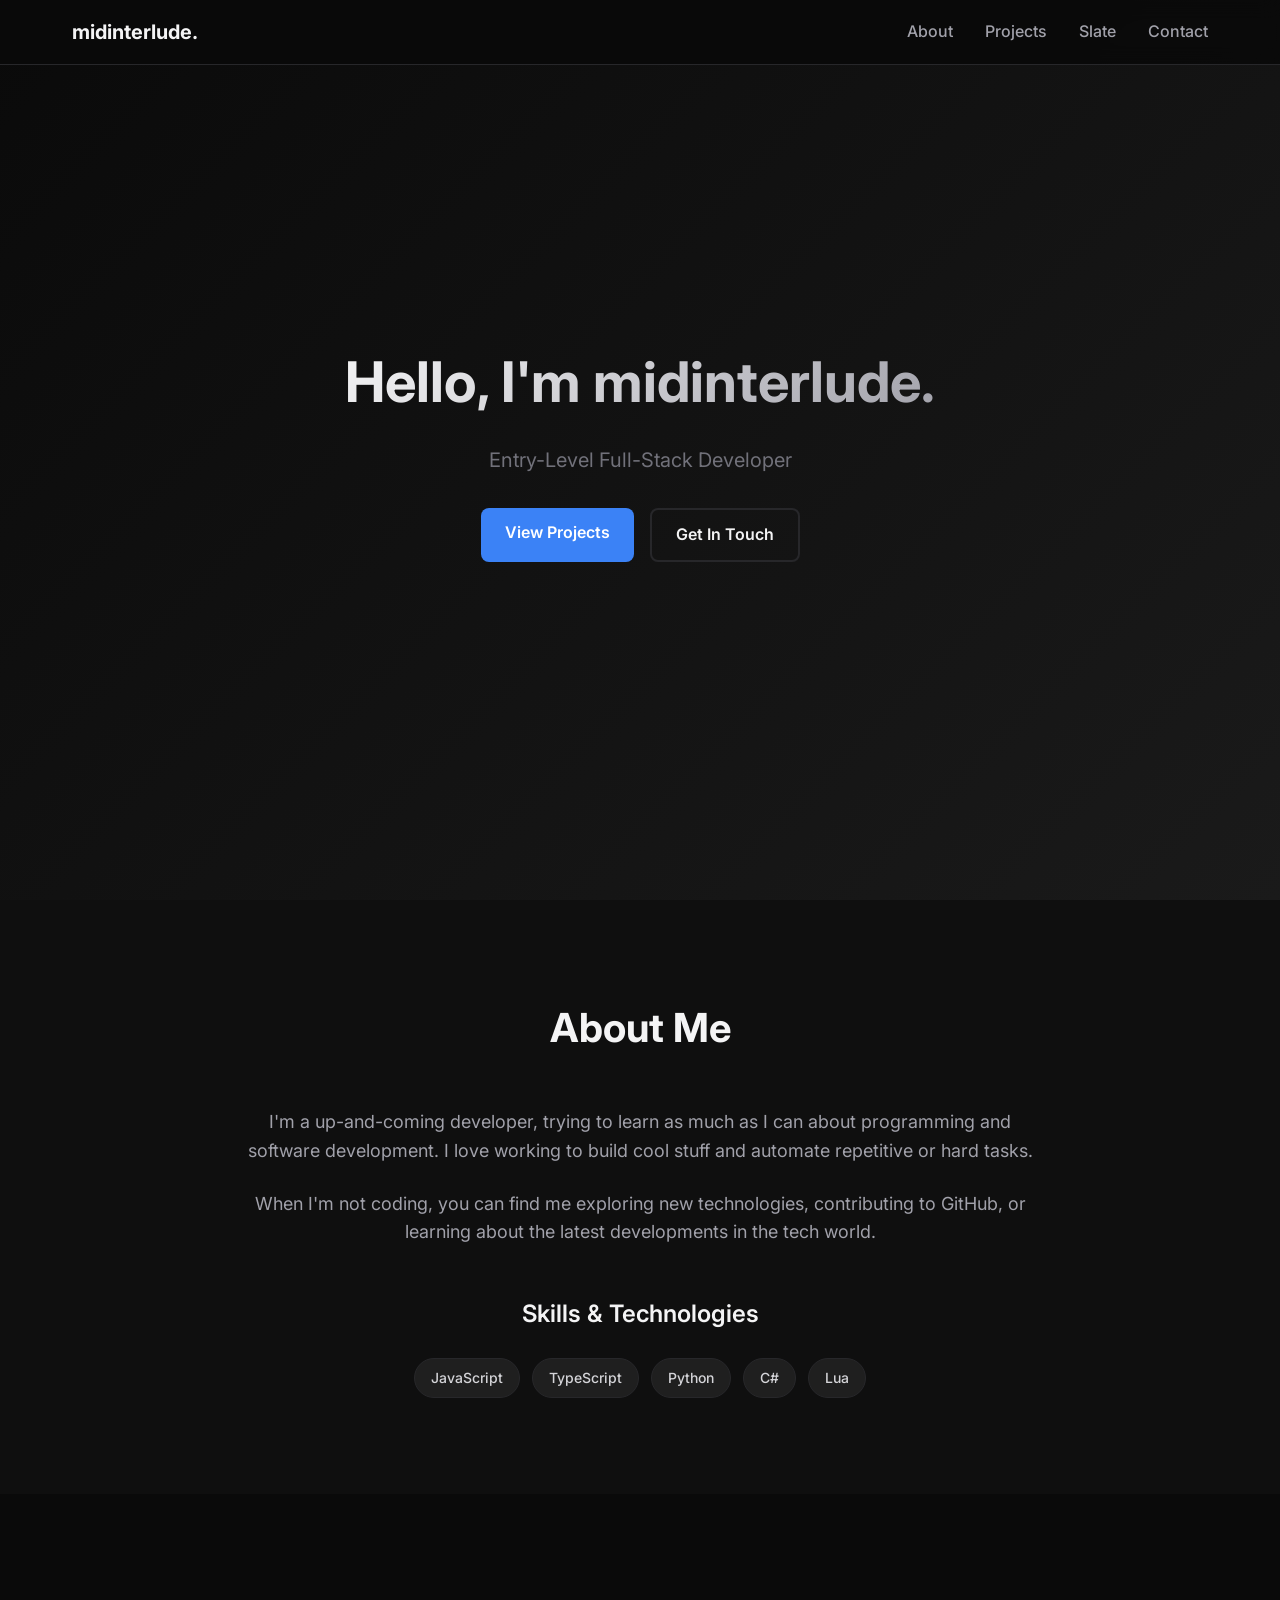
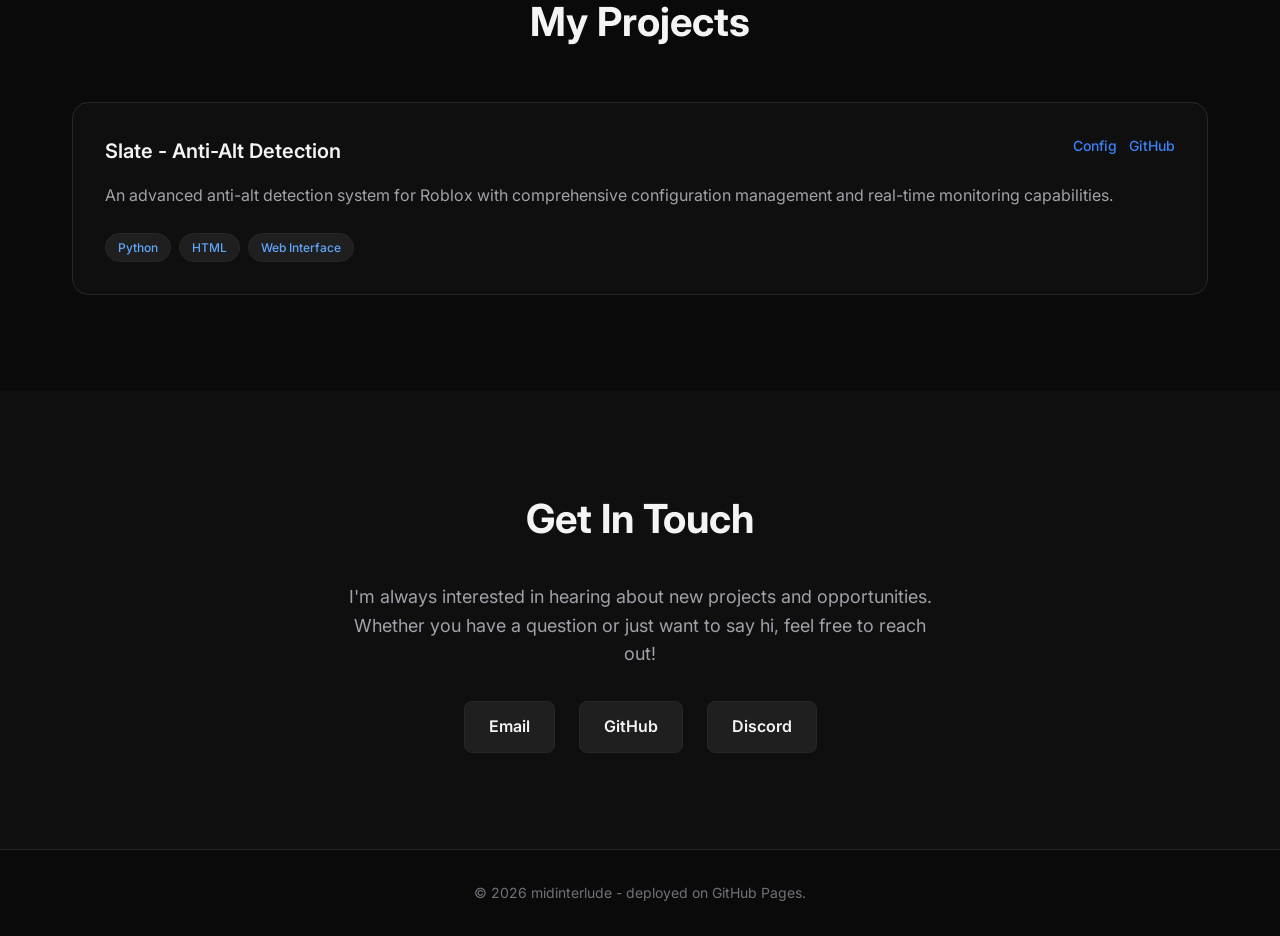
==== commit ff81531c: "Add files via upload" ====
--- a/index.html
+++ b/index.html
@@ -1,1650 +1,114 @@
-<!DOCTYPE html>
-<html lang="en">
-<head>
-    <meta charset="UTF-8">
-    <meta name="viewport" content="width=device-width, initial-scale=1.0">
-    <title>Slate - Configuration Manager</title>
-    <link rel="icon" href="../new.ico" type="image/x-icon">
-    <link rel="stylesheet" href="https://cdnjs.cloudflare.com/ajax/libs/font-awesome/6.4.0/css/all.min.css">
-    <style>
-        @import url('https://fonts.googleapis.com/css2?family=Inter:wght@300;400;500;600;700&family=JetBrains+Mono:wght@400;500&display=swap');
-        
-        * {
-            margin: 0;
-            padding: 0;
-            box-sizing: border-box;
-        }
-
-        :root {
-            --bg-primary: #0a0a0a;
-            --bg-secondary: #0f0f0f;
-            --bg-tertiary: #151515;
-            --bg-elevated: #1a1a1a;
-            --bg-overlay: #222222;
-            --border-primary: #222222;
-            --border-secondary: #1a1a1a;
-            --text-primary: #e0e0e0;
-            --text-secondary: #999999;
-            --text-muted: #666666;
-            --text-link: #dc143c;
-            --accent-primary: #dc143c;
-            --accent-hover: #ff1744;
-            --success: #26a69a;
-            --danger: #dc143c;
-            --warning: #ff9800;
-            --code-bg: #0a0a0a;
-            --shadow: 0 8px 24px rgba(0, 0, 0, 0.8);
-        }
-
-        body {
-            font-family: 'Inter', -apple-system, BlinkMacSystemFont, 'Segoe UI', sans-serif;
-            background: var(--bg-primary);
-            color: var(--text-primary);
-            min-height: 100vh;
-            line-height: 1.6;
-        }
-
-        .container {
-            width: 100%;
-            height: 100vh;
-            background: var(--bg-secondary);
-            border: none;
-            border-radius: 0;
-            box-shadow: none;
-            overflow: hidden;
-            display: flex;
-            flex-direction: column;
-        }
-
-        .header {
-            background: var(--bg-tertiary);
-            color: var(--text-primary);
-            padding: 32px 40px;
-            text-align: center;
-            border-bottom: 1px solid var(--border-primary);
-        }
-
-        .header h1 {
-            font-size: 2.5rem;
-            font-weight: 500;
-            margin-bottom: 8px;
-            letter-spacing: normal;
-        }
-
-        .header p {
-            font-size: 1.1rem;
-            color: var(--text-secondary);
-            font-weight: 400;
-        }
-
-        .main-content {
-            display: flex;
-            flex: 1;
-            min-height: 0;
-        }
-
-        .sidebar {
-            width: 280px;
-            background: var(--bg-tertiary);
-            border-right: 1px solid var(--border-primary);
-            padding: 24px 16px;
-            overflow-y: auto;
-            display: flex;
-            flex-direction: column;
-        }
-
-        .sidebar-actions {
-            margin-top: auto;
-            padding-top: 20px;
-            border-top: 1px solid var(--border-primary);
-            display: flex;
-            flex-direction: column;
-            gap: 4px;
-        }
-
-        .sidebar-btn {
-            display: flex;
-            align-items: center;
-            width: 100%;
-            padding: 12px 16px;
-            margin-bottom: 4px;
-            background: var(--bg-elevated);
-            border: 1px solid var(--border-primary);
-            border-radius: 8px;
-            cursor: pointer;
-            transition: all 0.15s ease;
-            font-size: 14px;
-            font-weight: 500;
-            color: var(--text-secondary);
-            text-decoration: none;
-            gap: 12px;
-        }
-
-        .sidebar-btn:hover {
-            background: var(--bg-overlay);
-            color: var(--text-primary);
-            border-color: var(--border-primary);
-            transform: translateY(-1px);
-        }
-
-        .sidebar-btn.btn-success {
-            background: var(--success);
-            color: white;
-            border-color: var(--success);
-        }
-
-        .sidebar-btn.btn-primary {
-            background: var(--accent-primary);
-            color: white;
-            border-color: var(--accent-primary);
-        }
-
-        .sidebar-btn.btn-secondary {
-            background: var(--bg-overlay);
-            color: var(--text-primary);
-            border-color: var(--border-primary);
-        }
-
-        .sidebar-btn i {
-            width: 16px;
-            text-align: center;
-            flex-shrink: 0;
-        }
-
-        .sidebar-btn .divider {
-            width: 1px;
-            height: 16px;
-            background: rgba(255, 255, 255, 0.3);
-            flex-shrink: 0;
-        }
-
-        .sidebar-btn span {
-            flex: 1;
-            text-align: left;
-        }
-
-        .nav-item {
-            display: flex;
-            align-items: center;
-            width: 100%;
-            padding: 12px 16px;
-            margin-bottom: 4px;
-            background: transparent;
-            border: 1px solid transparent;
-            border-radius: 8px;
-            cursor: pointer;
-            transition: all 0.15s ease;
-            font-size: 14px;
-            font-weight: 500;
-            color: var(--text-secondary);
-            text-decoration: none;
-        }
-
-        .nav-item i {
-            width: 16px;
-            text-align: center;
-            flex-shrink: 0;
-            margin-right: 12px;
-        }
-
-        .nav-item .divider {
-            width: 1px;
-            height: 16px;
-            background: var(--border-primary);
-            flex-shrink: 0;
-            margin-right: 12px;
-        }
-
-        .nav-item span {
-            text-align: left;
-            flex: 1;
-        }
-
-        .nav-item:hover {
-            background: var(--bg-elevated);
-            color: var(--text-primary);
-            border-color: var(--border-primary);
-        }
-
-        .nav-item.active {
-            background: var(--accent-primary) !important;
-            color: white !important;
-            border-color: var(--accent-primary) !important;
-        }
-
-        .nav-item.active i {
-            color: white !important;
-        }
-
-        .nav-item.active .divider {
-            background: rgba(255, 255, 255, 0.3) !important;
-        }
-
-        .content {
-            flex: 1;
-            padding: 32px 40px;
-            overflow-y: auto;
-            max-height: calc(100vh - 200px);
-        }
-
-        .section {
-            display: none;
-        }
-
-        .section.active {
-            display: block;
-            animation: fadeIn 0.2s ease;
-        }
-
-        @keyframes fadeIn {
-            from { opacity: 0; transform: translateY(8px); }
-            to { opacity: 1; transform: translateY(0); }
-        }
-
-        .section h2 {
-            color: var(--text-primary);
-            margin-bottom: 24px;
-            font-size: 1.75rem;
-            font-weight: 600;
-            letter-spacing: -0.025em;
-            border-bottom: 1px solid var(--border-primary);
-            padding-bottom: 16px;
-        }
-
-        .profile-cards {
-            display: grid;
-            grid-template-columns: repeat(auto-fit, minmax(280px, 1fr));
-            gap: 16px;
-            margin-bottom: 32px;
-        }
-
-        .profile-card {
-            background: var(--bg-elevated);
-            border: 1px solid var(--border-primary);
-            border-radius: 12px;
-            padding: 24px;
-            cursor: pointer;
-            transition: all 0.2s ease;
-            text-align: left;
-        }
-
-        .profile-card-header {
-            display: flex;
-            align-items: center;
-            gap: 12px;
-            margin-bottom: 12px;
-        }
-
-        .profile-card-header i {
-            width: 20px;
-            text-align: center;
-            flex-shrink: 0;
-        }
-
-        .profile-card-header .divider {
-            width: 1px;
-            height: 20px;
-            background: var(--border-primary);
-            flex-shrink: 0;
-        }
-
-        .profile-card-header h3 {
-            flex: 1;
-            margin: 0;
-        }
-
-        .profile-card:hover {
-            background: var(--bg-overlay);
-            border-color: var(--accent-primary);
-            transform: translateY(-2px);
-            box-shadow: 0 4px 16px rgba(88, 166, 255, 0.1);
-        }
-
-        .profile-card.selected {
-            background: var(--accent-primary);
-            border-color: var(--accent-primary);
-            color: white;
-        }
-
-        .profile-card h3 {
-            color: var(--text-primary);
-            margin-bottom: 8px;
-            font-size: 1.25rem;
-            font-weight: 600;
-        }
-
-        .profile-card.selected h3 {
-            color: white;
-        }
-
-        .profile-card p {
-            color: var(--text-secondary);
-            font-size: 14px;
-            line-height: 1.5;
-            font-weight: 400;
-        }
-
-        .profile-card.selected p {
-            color: rgba(255, 255, 255, 0.9);
-        }
-
-        .config-group {
-            background: var(--bg-elevated);
-            border: 1px solid var(--border-primary);
-            border-radius: 12px;
-            padding: 24px;
-            margin-bottom: 24px;
-        }
-
-        .config-group h3 {
-            color: var(--text-primary);
-            margin-bottom: 20px;
-            font-size: 1.125rem;
-            font-weight: 600;
-            letter-spacing: -0.025em;
-        }
-
-        .config-item {
-            display: flex;
-            align-items: center;
-            justify-content: space-between;
-            padding: 16px 0;
-            border-bottom: 1px solid var(--border-secondary);
-        }
-
-        .config-item:last-child {
-            border-bottom: none;
-        }
-
-        .config-label {
-            flex: 1;
-            font-weight: 500;
-            color: var(--text-primary);
-            font-size: 14px;
-        }
-
-        .config-description {
-            font-size: 13px;
-            color: var(--text-muted);
-            margin-top: 4px;
-            font-weight: 400;
-        }
-
-        .toggle-switch {
-            position: relative;
-            width: 44px;
-            height: 24px;
-            background: var(--bg-overlay);
-            border: 1px solid var(--border-primary);
-            border-radius: 12px;
-            cursor: pointer;
-            transition: all 0.2s ease;
-        }
-
-        .toggle-switch.active {
-            background: var(--accent-primary);
-            border-color: var(--accent-primary);
-        }
-
-        .toggle-switch::after {
-            content: '';
-            position: absolute;
-            top: 2px;
-            left: 2px;
-            width: 18px;
-            height: 18px;
-            background: white;
-            border-radius: 50%;
-            transition: transform 0.2s ease;
-            box-shadow: 0 1px 3px rgba(0, 0, 0, 0.3);
-        }
-
-        .toggle-switch.active::after {
-            transform: translateX(20px);
-        }
-
-        .text-input {
-            padding: 8px 12px;
-            background: var(--bg-primary);
-            border: 1px solid var(--border-primary);
-            border-radius: 6px;
-            font-size: 14px;
-            width: 200px;
-            color: var(--text-primary);
-            font-family: 'JetBrains Mono', monospace;
-            transition: all 0.2s ease;
-        }
-
-        .text-input:focus {
-            outline: none;
-            border-color: var(--accent-primary);
-            box-shadow: 0 0 0 3px rgba(31, 111, 235, 0.1);
-        }
-
-        .text-input::placeholder {
-            color: var(--text-muted);
-        }
-
-        .list-editor {
-            border: 1px solid var(--border-primary);
-            border-radius: 8px;
-            padding: 16px;
-            background: var(--bg-primary);
-        }
-
-        .list-item {
-            display: flex;
-            align-items: center;
-            justify-content: space-between;
-            padding: 12px;
-            margin-bottom: 8px;
-            background: var(--bg-elevated);
-            border: 1px solid var(--border-secondary);
-            border-radius: 6px;
-            font-family: 'JetBrains Mono', monospace;
-            font-size: 13px;
-        }
-
-        .list-item:last-child {
-            margin-bottom: 0;
-        }
-
-        .btn {
-            padding: 10px 16px;
-            border: 1px solid var(--border-primary);
-            border-radius: 6px;
-            cursor: pointer;
-            font-size: 14px;
-            font-weight: 500;
-            transition: all 0.2s ease;
-            text-decoration: none;
-            display: inline-block;
-            text-align: center;
-            font-family: 'Inter', sans-serif;
-            background: var(--bg-elevated);
-            color: var(--text-primary);
-        }
-
-        .btn:hover {
-            transform: translateY(-1px);
-            box-shadow: 0 4px 12px rgba(0, 0, 0, 0.2);
-        }
-
-        .btn-primary {
-            background: var(--accent-primary);
-            color: white;
-            border-color: var(--accent-primary);
-        }
-
-        .btn-primary:hover {
-            background: var(--accent-hover);
-            border-color: var(--accent-hover);
-        }
-
-        .btn-success {
-            background: var(--success);
-            color: white;
-            border-color: var(--success);
-        }
-
-        .btn-success:hover {
-            background: #2da844;
-            border-color: #2da844;
-        }
-
-        .btn-danger {
-            background: var(--danger);
-            color: white;
-            border-color: var(--danger);
-        }
-
-        .btn-danger:hover {
-            background: #da3a32;
-            border-color: #da3a32;
-        }
-
-        .btn-secondary {
-            background: var(--bg-overlay);
-            color: var(--text-primary);
-            border-color: var(--border-primary);
-        }
-
-        .btn-secondary:hover {
-            background: var(--bg-elevated);
-            border-color: var(--border-primary);
-        }
-
-        .btn-sm {
-            padding: 6px 12px;
-            font-size: 12px;
-        }
-
-        .action-buttons {
-            display: flex;
-            gap: 16px;
-            margin-top: 32px;
-            padding-top: 24px;
-            border-top: 1px solid var(--border-primary);
-        }
-
-        .status-bar {
-            background: var(--bg-tertiary);
-            padding: 16px 40px;
-            display: flex;
-            justify-content: space-between;
-            align-items: center;
-            font-size: 13px;
-            border-top: 1px solid var(--border-primary);
-            color: var(--text-secondary);
-        }
-
-        .status-indicator {
-            display: flex;
-            align-items: center;
-            gap: 8px;
-        }
-
-        .status-dot {
-            width: 6px;
-            height: 6px;
-            border-radius: 50%;
-            background: var(--success);
-        }
-
-        .modal {
-            display: none;
-            position: fixed;
-            top: 0;
-            left: 0;
-            width: 100%;
-            height: 100%;
-            background: rgba(0, 0, 0, 0.8);
-            z-index: 1000;
-            backdrop-filter: blur(4px);
-        }
-
-        .modal-content {
-            position: absolute;
-            top: 50%;
-            left: 50%;
-            transform: translate(-50%, -50%);
-            background: var(--bg-secondary);
-            border: 1px solid var(--border-primary);
-            border-radius: 12px;
-            padding: 32px;
-            max-width: 500px;
-            width: 90%;
-            box-shadow: var(--shadow);
-        }
-
-        .modal h3 {
-            margin-bottom: 16px;
-            color: var(--text-primary);
-            font-size: 1.25rem;
-            font-weight: 600;
-        }
-
-        .modal p {
-            color: var(--text-secondary);
-            margin-bottom: 24px;
-            line-height: 1.5;
-        }
-
-        .modal-buttons {
-            display: flex;
-            gap: 12px;
-            justify-content: flex-end;
-        }
-
-        .file-input-wrapper {
-            position: relative;
-            overflow: hidden;
-            display: inline-block;
-        }
-
-        .file-input-wrapper input[type=file] {
-            position: absolute;
-            left: -9999px;
-        }
-
-        .file-input-label {
-            padding: 10px 16px;
-            background: var(--accent-primary);
-            color: white;
-            border-radius: 6px;
-            cursor: pointer;
-            display: inline-block;
-            font-size: 14px;
-            font-weight: 500;
-            transition: all 0.2s ease;
-            border: 1px solid var(--accent-primary);
-        }
-
-        .file-input-label:hover {
-            background: var(--accent-hover);
-            border-color: var(--accent-hover);
-        }
-
-        /* Theme Editor Styles */
-        .theme-presets {
-            display: grid;
-            grid-template-columns: repeat(auto-fit, minmax(200px, 1fr));
-            gap: 16px;
-            margin-top: 16px;
-        }
-
-        .theme-preset {
-            background: var(--bg-elevated);
-            border: 1px solid var(--border-primary);
-            border-radius: 8px;
-            padding: 16px;
-            cursor: pointer;
-            transition: all 0.2s ease;
-            text-align: center;
-        }
-
-        .theme-preset:hover {
-            background: var(--bg-overlay);
-            border-color: var(--accent-primary);
-            transform: translateY(-2px);
-        }
-
-        .theme-preview {
-            width: 100%;
-            height: 60px;
-            border-radius: 6px;
-            margin-bottom: 12px;
-            border: 1px solid var(--border-secondary);
-        }
-
-        .slate-preview {
-            background: linear-gradient(135deg, #0a0a0a 0%, #151515 50%, #dc143c 100%);
-        }
-
-        .obsidian-preview {
-            background: linear-gradient(135deg, #0d1117 0%, #161b22 50%, #1f6feb 100%);
-        }
-
-        .github-preview {
-            background: linear-gradient(135deg, #0d1117 0%, #21262d 50%, #58a6ff 100%);
-        }
-
-        .vscode-preview {
-            background: linear-gradient(135deg, #1e1e1e 0%, #252526 50%, #007acc 100%);
-        }
-
-        .nord-preview {
-            background: linear-gradient(135deg, #2e3440 0%, #3b4252 50%, #88c0d0 100%);
-        }
-
-        .dracula-preview {
-            background: linear-gradient(135deg, #282a36 0%, #44475a 50%, #bd93f9 100%);
-        }
-
-        .light-preview {
-            background: linear-gradient(135deg, #ffffff 0%, #f6f8fa 50%, #0366d6 100%);
-        }
-
-        .theme-preset h4 {
-            color: var(--text-primary);
-            margin-bottom: 4px;
-            font-size: 14px;
-            font-weight: 600;
-        }
-
-        .theme-preset p {
-            color: var(--text-secondary);
-            font-size: 12px;
-            margin: 0;
-        }
-
-        .color-grid {
-            display: grid;
-            grid-template-columns: repeat(auto-fit, minmax(250px, 1fr));
-            gap: 20px;
-            margin-top: 16px;
-        }
-
-        .color-input-group {
-            display: flex;
-            flex-direction: column;
-            gap: 8px;
-        }
-
-        .color-input-group label {
-            color: var(--text-primary);
-            font-size: 13px;
-            font-weight: 500;
-        }
-
-        .color-input-group input[type="color"] {
-            width: 50px;
-            height: 35px;
-            border: 1px solid var(--border-primary);
-            border-radius: 6px;
-            cursor: pointer;
-            background: var(--bg-primary);
-        }
-
-        .color-text {
-            padding: 6px 10px;
-            background: var(--bg-primary);
-            border: 1px solid var(--border-primary);
-            border-radius: 4px;
-            color: var(--text-primary);
-            font-family: 'JetBrains Mono', monospace;
-            font-size: 12px;
-        }
-
-        .color-text:focus {
-            outline: none;
-            border-color: var(--accent-primary);
-        }
-
-        /* Scrollbar styling */
-        ::-webkit-scrollbar {
-            width: 8px;
-            height: 8px;
-        }
-
-        ::-webkit-scrollbar-track {
-            background: var(--bg-primary);
-        }
-
-        ::-webkit-scrollbar-thumb {
-            background: var(--border-primary);
-            border-radius: 4px;
-        }
-
-        ::-webkit-scrollbar-thumb:hover {
-            background: var(--bg-overlay);
-        }
-
-        @media (max-width: 768px) {
-            .main-content {
-                flex-direction: column;
-            }
-            
-            .sidebar {
-                width: 100%;
-                border-right: none;
-                border-bottom: 1px solid var(--border-primary);
-            }
-            
-            .profile-cards {
-                grid-template-columns: 1fr;
-            }
-            
-            .container {
-                margin: 0;
-                border-radius: 0;
-                min-height: 100vh;
-            }
-            
-            .content {
-                padding: 24px 20px;
-            }
-        }
-    </style>
-</head>
-<body>
-    <div class="container">
-        <div class="header">
-            <pre style="font-family: monospace; font-size: 1rem; line-height: 1; color: var(--text-primary); white-space: pre; text-align: left;">
-▐▀▀▀▀▀▀▀▀▀▀▀▀▀▀▀▀▀▀▀▀▀▀▀▀▀▀▀▀▀▀▀▀▀▀▀▀▀▀▀▀▀▀▀▀▀▀▀▀▀▀▀▀▀▀▀▀▀▌
-▐     ▄████████  ▄█          ▄████████     ███        ▄████████  ▌
-▐    ███    ███ ███         ███    ███ ▀█████████▄   ███    ███  ▌
-▐    ███    █▀  ███         ███    ███    ▀███▀▀██   ███    █▀   ▌
-▐    ███        ███         ███    ███     ███   ▀  ▄███▄▄▄      ▌
-▐  ▀███████████ ███       ▀███████████     ███     ▀▀███▀▀▀      ▌
-▐           ███ ███         ███    ███     ███       ███    █▄   ▌
-▐     ▄█    ███ ███▌    ▄   ███    ███     ███       ███    ███  ▌
-▐   ▄████████▀  █████▄▄██   ███    █▀     ▄████▀     ██████████  ▌
-▐               ▀                                                ▌
-▐▄▄▄▄▄▄▄▄▄▄▄▄▄▄▄▄▄▄▄▄▄▄▄▄▄▄▄▄▄▄▄▄▄▄▄▄▄▄▄▄▄▄▄▄▄▄▄▄▄▄▄▄▄▄▄▄▄▄▄▄▄▄▄▄▄▄▄▄▌
-            </pre>
-            <p style="text-align: left;">Advanced Configuration Web Interface - by midinterlude (on discord)</p>
-        </div>
-
-        <div class="main-content">
-            <div class="sidebar">
-                <button class="nav-item active" onclick="showSection('profiles')">
-                    <i class="fas fa-layer-group"></i>
-                    <div class="divider"></div>
-                    <span>Profiles</span>
-                </button>
-                <button class="nav-item" onclick="showSection('general')">
-                    <i class="fas fa-cog"></i>
-                    <div class="divider"></div>
-                    <span>General</span>
-                </button>
-                <button class="nav-item" onclick="showSection('cleaning')">
-                    <i class="fas fa-broom"></i>
-                    <div class="divider"></div>
-                    <span>Cleaning</span>
-                </button>
-                <button class="nav-item" onclick="showSection('roblox')">
-                    <i class="fas fa-gamepad"></i>
-                    <div class="divider"></div>
-                    <span>Roblox</span>
-                </button>
-                <button class="nav-item" onclick="showSection('tools')">
-                    <i class="fas fa-tools"></i>
-                    <div class="divider"></div>
-                    <span>Tools</span>
-                </button>
-                <button class="nav-item" onclick="showSection('paths')">
-                    <i class="fas fa-folder"></i>
-                    <div class="divider"></div>
-                    <span>Paths</span>
-                </button>
-                <button class="nav-item" onclick="showSection('advanced')">
-                    <i class="fas fa-microscope"></i>
-                    <div class="divider"></div>
-                    <span>Advanced</span>
-                </button>
-                <button class="nav-item" onclick="showSection('theme')">
-                    <i class="fas fa-palette"></i>
-                    <div class="divider"></div>
-                    <span>Theme</span>
-                </button>
-                <button class="nav-item" onclick="showSection('backup')">
-                    <i class="fas fa-save"></i>
-                    <div class="divider"></div>
-                    <span>Backup</span>
-                </button>
-                <button class="nav-item" onclick="openLogLocation()">
-                    <i class="fas fa-file-alt"></i>
-                    <div class="divider"></div>
-                    <span>Logs</span>
-                </button>
-                
-                <!-- Sidebar Action Buttons -->
-                <div class="sidebar-actions">
-                    <button class="sidebar-btn btn-success" onclick="saveLauncherFiles()">
-                        <i class="fas fa-play"></i>
-                        <div class="divider"></div>
-                        <span>Save and Run</span>
-                    </button>
-                    <button class="sidebar-btn btn-primary" onclick="saveOnly()">
-                        <i class="fas fa-save"></i>
-                        <div class="divider"></div>
-                        <span>Save Only</span>
-                    </button>
-                    <button class="sidebar-btn btn-secondary" onclick="cancel()">
-                        <i class="fas fa-times"></i>
-                        <div class="divider"></div>
-                        <span>Cancel</span>
-                    </button>
-                </div>
-            </div>
-
-            <div class="content">
-                <!-- Profiles Section -->
-                <div id="profiles" class="section active">
-                    <h2>Configuration Profiles</h2>
-                    <div class="profile-cards">
-                        <div class="profile-card" onclick="selectProfile('default')">
-                            <div class="profile-card-header">
-                                <i class="fas fa-star"></i>
-                                <div class="divider"></div>
-                                <h3>Default</h3>
-                            </div>
-                            <p>Balanced cleaning with essential features. Recommended for most users.</p>
-                        </div>
-                        <div class="profile-card" onclick="selectProfile('aggressive')">
-                            <div class="profile-card-header">
-                                <i class="fas fa-fire"></i>
-                                <div class="divider"></div>
-                                <h3>Aggressive</h3>
-                            </div>
-                            <p>Maximum cleaning with all features enabled. For deep cleaning scenarios.</p>
-                        </div>
-                        <div class="profile-card" onclick="selectProfile('minimal')">
-                            <div class="profile-card-header">
-                                <i class="fas fa-feather"></i>
-                                <div class="divider"></div>
-                                <h3>Minimal</h3>
-                            </div>
-                            <p>Basic cleaning only. Safe option with minimal system impact.</p>
-                        </div>
-                        <div class="profile-card" onclick="selectProfile('custom')">
-                            <div class="profile-card-header">
-                                <i class="fas fa-bolt"></i>
-                                <div class="divider"></div>
-                                <h3>Custom</h3>
-                            </div>
-                            <p>Create your own configuration with custom settings.</p>
-                        </div>
-                    </div>
-                </div>
-
-                <!-- General Section -->
-                <div id="general" class="section">
-                    <h2>General Settings</h2>
-                    <div class="config-group">
-                        <h3>Logging</h3>
-                        <div class="config-item">
-                            <div>
-                                <div class="config-label">Enable Logging</div>
-                                <div class="config-description">Save detailed logs of all operations</div>
-                            </div>
-                            <div id="logging-enabled" class="toggle-switch active" onclick="toggleSwitch(this)"></div>
-                        </div>
-                        <div class="config-item">
-                            <div>
-                                <div class="config-label">Open Log on Exit</div>
-                                <div class="config-description">Automatically open log file when cleaning completes</div>
-                            </div>
-                            <div id="open-log-on-exit" class="toggle-switch" onclick="toggleSwitch(this)"></div>
-                        </div>
-                        <div class="config-item">
-                            <div>
-                                <div class="config-label">Capture Console History</div>
-                                <div class="config-description">Include previous console content in logs</div>
-                            </div>
-                            <div id="capture-console-history" class="toggle-switch active" onclick="toggleSwitch(this)"></div>
-                        </div>
-                    </div>
-
-                    <div class="config-group">
-                        <h3>Display</h3>
-                        <div class="config-item">
-                            <div>
-                                <div class="config-label">Clear Screen on Sections</div>
-                                <div class="config-description">Clear console between major operations</div>
-                            </div>
-                            <div class="toggle-switch active" onclick="toggleSwitch(this)"></div>
-                        </div>
-                    </div>
-                </div>
-
-                <!-- Cleaning Section -->
-                <div id="cleaning" class="section">
-                    <h2>Cleaning Options</h2>
-                    <div class="config-group">
-                        <h3>Core Cleaning</h3>
-                        <div class="config-item">
-                            <div>
-                                <div class="config-label">Kill Processes</div>
-                                <div class="config-description">Terminate all Roblox processes</div>
-                            </div>
-                            <div class="toggle-switch active" onclick="toggleSwitch(this)"></div>
-                        </div>
-                        <div class="config-item">
-                            <div>
-                                <div class="config-label">Clean Registry</div>
-                                <div class="config-description">Remove Roblox registry entries</div>
-                            </div>
-                            <div class="toggle-switch active" onclick="toggleSwitch(this)"></div>
-                        </div>
-                        <div class="config-item">
-                            <div>
-                                <div class="config-label">Clean Temp Files</div>
-                                <div class="config-description">Remove temporary files and folders</div>
-                            </div>
-                            <div class="toggle-switch active" onclick="toggleSwitch(this)"></div>
-                        </div>
-                    </div>
-
-                    <div class="config-group">
-                        <h3>Advanced Cleaning</h3>
-                        <div class="config-item">
-                            <div>
-                                <div class="config-label">Clean Browser Data</div>
-                                <div class="config-description">Remove browser cookies and cache</div>
-                            </div>
-                            <div class="toggle-switch" onclick="toggleSwitch(this)"></div>
-                        </div>
-                        <div class="config-item">
-                            <div>
-                                <div class="config-label">Clean Discord Cache</div>
-                                <div class="config-description">Remove Discord application cache</div>
-                            </div>
-                            <div class="toggle-switch" onclick="toggleSwitch(this)"></div>
-                        </div>
-                    </div>
-                </div>
-
-                <!-- Roblox Section -->
-                <div id="roblox" class="section">
-                    <h2>Roblox Settings</h2>
-                    <div class="config-group">
-                        <h3>Installation Paths</h3>
-                        <div class="config-item">
-                            <div>
-                                <div class="config-label">Roblox Player Path</div>
-                                <div class="config-description">Custom path to Roblox Player executable</div>
-                            </div>
-                            <input type="text" class="text-input" placeholder="%LOCALAPPDATA%\Roblox" />
-                        </div>
-                        <div class="config-item">
-                            <div>
-                                <div class="config-label">Roblox Studio Path</div>
-                                <div class="config-description">Custom path to Roblox Studio executable</div>
-                            </div>
-                            <input type="text" class="text-input" placeholder="%LOCALAPPDATA%\RobloxStudio" />
-                        </div>
-                    </div>
-
-                    <div class="config-group">
-                        <h3>Behavior</h3>
-                        <div class="config-item">
-                            <div>
-                                <div class="config-label">Auto-start Roblox</div>
-                                <div class="config-description">Automatically launch Roblox after cleaning</div>
-                            </div>
-                            <div class="toggle-switch" onclick="toggleSwitch(this)"></div>
-                        </div>
-                        <div class="config-item">
-                            <div>
-                                <div class="config-label">Use Custom Launcher</div>
-                                <div class="config-description">Use modified Roblox launcher</div>
-                            </div>
-                            <div class="toggle-switch" onclick="toggleSwitch(this)"></div>
-                        </div>
-                    </div>
-                </div>
-
-                <!-- Tools Section -->
-                <div id="tools" class="section">
-                    <h2>Tools & Utilities</h2>
-                    <div class="config-group">
-                        <h3>System Tools</h3>
-                        <div class="config-item">
-                            <div>
-                                <div class="config-label">Process Monitor</div>
-                                <div class="config-description">Monitor system processes during cleaning</div>
-                            </div>
-                            <div class="toggle-switch" onclick="toggleSwitch(this)"></div>
-                        </div>
-                        <div class="config-item">
-                            <div>
-                                <div class="config-label">Network Scanner</div>
-                                <div class="config-description">Scan for network connections</div>
-                            </div>
-                            <div class="toggle-switch" onclick="toggleSwitch(this)"></div>
-                        </div>
-                        <div class="config-item">
-                            <div>
-                                <div class="config-label">File Analyzer</div>
-                                <div class="config-description">Analyze suspicious files</div>
-                            </div>
-                            <div class="toggle-switch" onclick="toggleSwitch(this)"></div>
-                        </div>
-                    </div>
-
-                    <div class="config-group">
-                        <h3>External Tools</h3>
-                        <div class="config-item">
-                            <div>
-                                <div class="config-label">Enable External Tools</div>
-                                <div class="config-description">Allow integration with external utilities</div>
-                            </div>
-                            <div class="toggle-switch" onclick="toggleSwitch(this)"></div>
-                        </div>
-                    </div>
-                </div>
-
-                <!-- Paths Section -->
-                <div id="paths" class="section">
-                    <h2>Path Configuration</h2>
-                    <div class="config-group">
-                        <h3>System Paths</h3>
-                        <div class="config-item">
-                            <div>
-                                <div class="config-label">Temp Directory</div>
-                                <div class="config-description">Custom temporary directory path</div>
-                            </div>
-                            <input type="text" class="text-input" placeholder="%TEMP%" />
-                        </div>
-                        <div class="config-item">
-                            <div>
-                                <div class="config-label">Log Directory</div>
-                                <div class="config-description">Custom log file directory</div>
-                            </div>
-                            <input type="text" class="text-input" placeholder="./logs" />
-                        </div>
-                        <div class="config-item">
-                            <div>
-                                <div class="config-label">Backup Directory</div>
-                                <div class="config-description">Custom backup storage location</div>
-                            </div>
-                            <input type="text" class="text-input" placeholder="./backups" />
-                        </div>
-                    </div>
-
-                    <div class="config-group">
-                        <h3>Custom Paths</h3>
-                        <div class="list-editor">
-                            <div class="list-item">
-                                <span>%APPDATA%\Roblox</span>
-                                <button class="btn btn-sm btn-danger" onclick="removeListItem(this)">
-                                    <i class="fas fa-trash"></i>
-                                </button>
-                            </div>
-                            <div class="list-item">
-                                <span>%LOCALAPPDATA%\Roblox</span>
-                                <button class="btn btn-sm btn-danger" onclick="removeListItem(this)">
-                                    <i class="fas fa-trash"></i>
-                                </button>
-                            </div>
-                            <button class="btn btn-sm btn-primary" onclick="addListItem()">
-                                <i class="fas fa-plus"></i> Add Path
-                            </button>
-                        </div>
-                    </div>
-                </div>
-
-                <!-- Advanced Section -->
-                <div id="advanced" class="section">
-                    <h2>Advanced Settings</h2>
-                    <div class="config-group">
-                        <h3>Performance</h3>
-                        <div class="config-item">
-                            <div>
-                                <div class="config-label">Thread Count</div>
-                                <div class="config-description">Number of parallel threads for operations</div>
-                            </div>
-                            <input type="text" class="text-input" placeholder="Auto" />
-                        </div>
-                        <div class="config-item">
-                            <div>
-                                <div class="config-label">Timeout (seconds)</div>
-                                <div class="config-description">Operation timeout in seconds</div>
-                            </div>
-                            <input type="text" class="text-input" placeholder="30" />
-                        </div>
-                    </div>
-
-                    <div class="config-group">
-                        <h3>Security</h3>
-                        <div class="config-item">
-                            <div>
-                                <div class="config-label">Enable Sandbox</div>
-                                <div class="config-description">Run operations in isolated environment</div>
-                            </div>
-                            <div class="toggle-switch" onclick="toggleSwitch(this)"></div>
-                        </div>
-                        <div class="config-item">
-                            <div>
-                                <div class="config-label">Verify Signatures</div>
-                                <div class="config-description">Check digital signatures of files</div>
-                            </div>
-                            <div class="toggle-switch" onclick="toggleSwitch(this)"></div>
-                        </div>
-                    </div>
-                </div>
-
-                <!-- Theme Section -->
-                <div id="theme" class="section">
-                    <h2>Theme Customization</h2>
-                    <div class="config-group">
-                        <h3>Theme Presets</h3>
-                        <div class="theme-presets">
-                            <div class="theme-preset" onclick="selectTheme('slate')">
-                                <div class="theme-preview slate-preview"></div>
-                                <h4>Slate</h4>
-                                <p>Default dark theme</p>
-                            </div>
-                            <div class="theme-preset" onclick="selectTheme('obsidian')">
-                                <div class="theme-preview obsidian-preview"></div>
-                                <h4>Obsidian</h4>
-                                <p>GitHub-inspired dark</p>
-                            </div>
-                            <div class="theme-preset" onclick="selectTheme('github')">
-                                <div class="theme-preview github-preview"></div>
-                                <h4>GitHub</h4>
-                                <p>Classic GitHub theme</p>
-                            </div>
-                            <div class="theme-preset" onclick="selectTheme('vscode')">
-                                <div class="theme-preview vscode-preview"></div>
-                                <h4>VS Code</h4>
-                                <p>Editor-inspired theme</p>
-                            </div>
-                            <div class="theme-preset" onclick="selectTheme('nord')">
-                                <div class="theme-preview nord-preview"></div>
-                                <h4>Nord</h4>
-                                <p>Nordic color palette</p>
-                            </div>
-                            <div class="theme-preset" onclick="selectTheme('dracula')">
-                                <div class="theme-preview dracula-preview"></div>
-                                <h4>Dracula</h4>
-                                <p>Popular dark theme</p>
-                            </div>
-                            <div class="theme-preset" onclick="selectTheme('light')">
-                                <div class="theme-preview light-preview"></div>
-                                <h4>Light</h4>
-                                <p>Clean light theme</p>
-                            </div>
-                        </div>
-                    </div>
-
-                    <div class="config-group">
-                        <h3>Custom Colors</h3>
-                        <div class="color-grid">
-                            <div class="color-input-group">
-                                <label>Primary Background</label>
-                                <div style="display: flex; gap: 8px; align-items: center;">
-                                    <input type="color" value="#0a0a0a" onchange="updateColor('bg-primary', this.value)">
-                                    <input type="text" class="color-text" value="#0a0a0a" onchange="updateColorFromText('bg-primary', this.value)">
-                                </div>
-                            </div>
-                            <div class="color-input-group">
-                                <label>Secondary Background</label>
-                                <div style="display: flex; gap: 8px; align-items: center;">
-                                    <input type="color" value="#0f0f0f" onchange="updateColor('bg-secondary', this.value)">
-                                    <input type="text" class="color-text" value="#0f0f0f" onchange="updateColorFromText('bg-secondary', this.value)">
-                                </div>
-                            </div>
-                            <div class="color-input-group">
-                                <label>Accent Color</label>
-                                <div style="display: flex; gap: 8px; align-items: center;">
-                                    <input type="color" value="#dc143c" onchange="updateColor('accent-primary', this.value)">
-                                    <input type="text" class="color-text" value="#dc143c" onchange="updateColorFromText('accent-primary', this.value)">
-                                </div>
-                            </div>
-                            <div class="color-input-group">
-                                <label>Text Primary</label>
-                                <div style="display: flex; gap: 8px; align-items: center;">
-                                    <input type="color" value="#e0e0e0" onchange="updateColor('text-primary', this.value)">
-                                    <input type="text" class="color-text" value="#e0e0e0" onchange="updateColorFromText('text-primary', this.value)">
-                                </div>
-                            </div>
-                        </div>
-                    </div>
-                </div>
-
-                <!-- Backup Section -->
-                <div id="backup" class="section">
-                    <h2>Backup & Restore</h2>
-                    <div class="config-group">
-                        <h3>Automatic Backup</h3>
-                        <div class="config-item">
-                            <div>
-                                <div class="config-label">Enable Auto Backup</div>
-                                <div class="config-description">Automatically backup configuration before changes</div>
-                            </div>
-                            <div class="toggle-switch active" onclick="toggleSwitch(this)"></div>
-                        </div>
-                        <div class="config-item">
-                            <div>
-                                <div class="config-label">Backup Frequency</div>
-                                <div class="config-description">How often to create automatic backups</div>
-                            </div>
-                            <select class="text-input">
-                                <option>Daily</option>
-                                <option>Weekly</option>
-                                <option>Monthly</option>
-                            </select>
-                        </div>
-                        <div class="config-item">
-                            <div>
-                                <div class="config-label">Max Backups</div>
-                                <div class="config-description">Maximum number of backups to keep</div>
-                            </div>
-                            <input type="text" class="text-input" placeholder="10" />
-                        </div>
-                    </div>
-
-                    <div class="config-group">
-                        <h3>Manual Backup</h3>
-                        <div class="action-buttons">
-                            <button class="btn btn-primary" onclick="createBackup()">
-                                <i class="fas fa-download"></i> Create Backup
-                            </button>
-                            <button class="btn btn-secondary" onclick="restoreBackup()">
-                                <i class="fas fa-upload"></i> Restore Backup
-                            </button>
-                            <div class="file-input-wrapper">
-                                <input type="file" id="backup-file" accept=".json" onchange="loadBackup(event)">
-                                <label for="backup-file" class="file-input-label">
-                                    <i class="fas fa-folder-open"></i> Load Backup File
-                                </label>
-                            </div>
-                        </div>
-                    </div>
-                </div>
-            </div>
-        </div>
-
-        <div class="status-bar">
-            <div class="status-indicator">
-                <div class="status-dot"></div>
-                <span>Configuration Ready</span>
-            </div>
-            <div>
-                <span id="last-saved">Last saved: Never</span>
-            </div>
-        </div>
-    </div>
-
-    <!-- Modal -->
-    <div id="modal" class="modal">
-        <div class="modal-content">
-            <h3 id="modal-title">Confirm Action</h3>
-            <p id="modal-message">Are you sure you want to proceed?</p>
-            <div class="modal-buttons">
-                <button class="btn btn-secondary" onclick="closeModal()">Cancel</button>
-                <button class="btn btn-primary" id="modal-confirm" onclick="confirmModalAction()">Confirm</button>
-            </div>
-        </div>
-    </div>
-
-    <script>
-        // Configuration state
-        let config = {
-            profile: 'default',
-            logging: {
-                enabled: true,
-                openOnExit: false,
-                captureHistory: true
-            },
-            cleaning: {
-                killProcesses: true,
-                cleanRegistry: true,
-                cleanTempFiles: true,
-                cleanBrowserData: false,
-                cleanDiscordCache: false
-            },
-            roblox: {
-                autoStart: false,
-                useCustomLauncher: false,
-                playerPath: '%LOCALAPPDATA%\\Roblox',
-                studioPath: '%LOCALAPPDATA%\\RobloxStudio'
-            },
-            tools: {
-                processMonitor: false,
-                networkScanner: false,
-                fileAnalyzer: false,
-                externalTools: false
-            },
-            paths: {
-                tempDir: '%TEMP%',
-                logDir: './logs',
-                backupDir: './backups',
-                customPaths: ['%APPDATA%\\Roblox', '%LOCALAPPDATA%\\Roblox']
-            },
-            advanced: {
-                threadCount: 'Auto',
-                timeout: 30,
-                sandbox: false,
-                verifySignatures: false
-            },
-            backup: {
-                autoBackup: true,
-                frequency: 'Daily',
-                maxBackups: 10
-            },
-            theme: {
-                preset: 'slate',
-                colors: {
-                    'bg-primary': '#0a0a0a',
-                    'bg-secondary': '#0f0f0f',
-                    'accent-primary': '#dc143c',
-                    'text-primary': '#e0e0e0'
-                }
-            }
-        };
-
-        // Section navigation
-        function showSection(sectionId) {
-            // Hide all sections
-            document.querySelectorAll('.section').forEach(section => {
-                section.classList.remove('active');
-            });
-            
-            // Remove active class from all nav items
-            document.querySelectorAll('.nav-item').forEach(item => {
-                item.classList.remove('active');
-            });
-            
-            // Show selected section
-            document.getElementById(sectionId).classList.add('active');
-            
-            // Add active class to clicked nav item
-            event.target.closest('.nav-item').classList.add('active');
-        }
-
-        // Profile selection
-        function selectProfile(profileName) {
-            // Remove selected class from all cards
-            document.querySelectorAll('.profile-card').forEach(card => {
-                card.classList.remove('selected');
-            });
-            
-            // Add selected class to clicked card
-            event.target.closest('.profile-card').classList.add('selected');
-            
-            config.profile = profileName;
-            applyProfile(profileName);
-        }
-
-        function applyProfile(profileName) {
-            switch(profileName) {
-                case 'default':
-                    // Apply default settings
-                    break;
-                case 'aggressive':
-                    // Enable all cleaning options
-                    break;
-                case 'minimal':
-                    // Enable only basic cleaning
-                    break;
-                case 'custom':
-                    // Load custom settings
-                    break;
-            }
-        }
-
-        // Toggle switches
-        function toggleSwitch(element) {
-            element.classList.toggle('active');
-            const isActive = element.classList.contains('active');
-            
-            // Update config based on element ID
-            const id = element.id;
-            if (id.startsWith('logging-')) {
-                const setting = id.replace('logging-', '');
-                config.logging[setting] = isActive;
-            }
-        }
-
-        // Theme selection
-        function selectTheme(themeName) {
-            config.theme.preset = themeName;
-            // Apply theme colors
-            const themes = {
-                slate: {
-                    'bg-primary': '#0a0a0a',
-                    'bg-secondary': '#0f0f0f',
-                    'accent-primary': '#dc143c',
-                    'text-primary': '#e0e0e0'
-                },
-                obsidian: {
-                    'bg-primary': '#0d1117',
-                    'bg-secondary': '#161b22',
-                    'accent-primary': '#1f6feb',
-                    'text-primary': '#f0f6fc'
-                },
-                github: {
-                    'bg-primary': '#0d1117',
-                    'bg-secondary': '#21262d',
-                    'accent-primary': '#58a6ff',
-                    'text-primary': '#f0f6fc'
-                },
-                vscode: {
-                    'bg-primary': '#1e1e1e',
-                    'bg-secondary': '#252526',
-                    'accent-primary': '#007acc',
-                    'text-primary': '#cccccc'
-                },
-                nord: {
-                    'bg-primary': '#2e3440',
-                    'bg-secondary': '#3b4252',
-                    'accent-primary': '#88c0d0',
-                    'text-primary': '#d8dee9'
-                },
-                dracula: {
-                    'bg-primary': '#282a36',
-                    'bg-secondary': '#44475a',
-                    'accent-primary': '#bd93f9',
-                    'text-primary': '#f8f8f2'
-                },
-                light: {
-                    'bg-primary': '#ffffff',
-                    'bg-secondary': '#f6f8fa',
-                    'accent-primary': '#0366d6',
-                    'text-primary': '#24292e'
-                }
-            };
-            
-            const theme = themes[themeName];
-            if (theme) {
-                Object.keys(theme).forEach(key => {
-                    updateColor(key, theme[key]);
-                });
-            }
-        }
-
-        // Color updates
-        function updateColor(property, value) {
-            document.documentElement.style.setProperty(`--${property}`, value);
-            config.theme.colors[property] = value;
-            
-            // Update text input if exists
-            const textInput = document.querySelector(`input[onchange*="${property}"]`);
-            if (textInput) {
-                textInput.value = value;
-            }
-        }
-
-        function updateColorFromText(property, value) {
-            updateColor(property, value);
-            
-            // Update color picker if exists
-            const colorPicker = document.querySelector(`input[onchange*="${property}"][type="color"]`);
-            if (colorPicker) {
-                colorPicker.value = value;
-            }
-        }
-
-        // List management
-        function addListItem() {
-            const listEditor = event.target.closest('.list-editor');
-            const newItem = document.createElement('div');
-            newItem.className = 'list-item';
-            newItem.innerHTML = `
-                <input type="text" class="text-input" placeholder="Enter path..." style="flex: 1; margin-right: 8px;">
-                <button class="btn btn-sm btn-danger" onclick="removeListItem(this)">
-                    <i class="fas fa-trash"></i>
-                </button>
-            `;
-            listEditor.insertBefore(newItem, event.target);
-        }
-
-        function removeListItem(button) {
-            button.closest('.list-item').remove();
-        }
-
-        // Modal functions
-        function showModal(title, message, confirmAction) {
-            document.getElementById('modal-title').textContent = title;
-            document.getElementById('modal-message').textContent = message;
-            document.getElementById('modal').style.display = 'block';
-            
-            // Store confirm action
-            window.modalConfirmAction = confirmAction;
-        }
-
-        function closeModal() {
-            document.getElementById('modal').style.display = 'none';
-        }
-
-        function confirmModalAction() {
-            if (window.modalConfirmAction) {
-                window.modalConfirmAction();
-            }
-            closeModal();
-        }
-
-        // Action functions
-        function saveLauncherFiles() {
-            showModal('Save and Run', 'Save configuration and launch Slate?', () => {
-                // Save configuration logic here
-                updateLastSaved();
-                console.log('Configuration saved and launching...');
-            });
-        }
-
-        function saveOnly() {
-            // Save configuration logic here
-            updateLastSaved();
-            console.log('Configuration saved');
-        }
-
-        function cancel() {
-            showModal('Cancel', 'Discard unsaved changes?', () => {
-                console.log('Changes discarded');
-            });
-        }
-
-        function createBackup() {
-            const backupData = JSON.stringify(config, null, 2);
-            const blob = new Blob([backupData], { type: 'application/json' });
-            const url = URL.createObjectURL(blob);
-            const a = document.createElement('a');
-            a.href = url;
-            a.download = `slate-config-backup-${new Date().toISOString().split('T')[0]}.json`;
-            a.click();
-            URL.revokeObjectURL(url);
-        }
-
-        function restoreBackup() {
-            showModal('Restore Backup', 'This will overwrite current settings. Continue?', () => {
-                console.log('Backup restored');
-            });
-        }
-
-        function loadBackup(event) {
-            const file = event.target.files[0];
-            if (file) {
-                const reader = new FileReader();
-                reader.onload = function(e) {
-                    try {
-                        const backupConfig = JSON.parse(e.target.result);
-                        config = { ...config, ...backupConfig };
-                        console.log('Backup loaded successfully');
-                    } catch (error) {
-                        console.error('Invalid backup file:', error);
-                    }
-                };
-                reader.readAsText(file);
-            }
-        }
-
-        function openLogLocation() {
-            console.log('Opening log location...');
-        }
-
-        function updateLastSaved() {
-            const now = new Date();
-            document.getElementById('last-saved').textContent = `Last saved: ${now.toLocaleString()}`;
-        }
-
-        // Close modal when clicking outside
-        window.onclick = function(event) {
-            const modal = document.getElementById('modal');
-            if (event.target === modal) {
-                closeModal();
-            }
-        }
-
-        // Initialize
-        document.addEventListener('DOMContentLoaded', function() {
-            // Apply initial theme
-            selectTheme('slate');
-        });
-    </script>
-</body>
-</html>
+<!DOCTYPE html>
+<html lang="en">
+<head>
+    <meta charset="UTF-8">
+    <meta name="viewport" content="width=device-width, initial-scale=1.0">
+    <title>midinterlude - portfolio</title>
+    <link rel="stylesheet" href="styles.css">
+    <link href="https://fonts.googleapis.com/css2?family=Inter:wght@400;500;600;700&display=swap" rel="stylesheet">
+</head>
+<body>
+    <header>
+        <nav>
+            <div class="nav-container">
+                <h1 class="nav-logo">midinterlude.</h1>
+                <ul class="nav-links">
+                    <li><a href="#about">About</a></li>
+                    <li><a href="#projects">Projects</a></li>
+                    <li><a href="slate/" target="_blank">Slate</a></li>
+                    <li><a href="#contact">Contact</a></li>
+                </ul>
+            </div>
+        </nav>
+    </header>
+
+    <main>
+        <section id="hero">
+            <div class="hero-content">
+                <h1>Hello, I'm midinterlude.</h1>
+                <p class="hero-subtitle">Entry-Level Full-Stack Developer</p>
+                <div class="hero-buttons">
+                    <a href="#projects" class="btn btn-primary">View Projects</a>
+                    <a href="#contact" class="btn btn-secondary">Get In Touch</a>
+                </div>
+            </div>
+        </section>
+
+        <section id="about">
+            <div class="container">
+                <h2>About Me</h2>
+                <div class="about-content">
+                    <div class="about-text">
+                        <p>
+                            I'm a up-and-coming developer, trying to learn as much as I can about programming and software development. 
+                            I love working to build cool stuff and automate repetitive or hard tasks.
+                        </p>
+                        <p>
+                            When I'm not coding, you can find me exploring new technologies, contributing to GitHub, or learning about 
+                            the latest developments in the tech world.
+                        </p>
+                        <div class="skills">
+                            <h3>Skills & Technologies</h3>
+                            <div class="skill-tags">
+                                <span class="skill-tag">JavaScript</span>
+                                <span class="skill-tag">TypeScript</span>
+                                <span class="skill-tag">Python</span>
+                                <span class="skill-tag">C#</span>
+                                <span class="skill-tag">Lua</span>
+                            </div>
+                        </div>
+                    </div>
+                </div>
+            </div>
+        </section>
+
+        <section id="projects">
+            <div class="container">
+                <h2>My Projects</h2>
+                <div class="projects-grid">
+                    <div class="project-card">
+                        <div class="project-header">
+                            <h3>Slate - Anti-Alt Detection</h3>
+                            <div class="project-links">
+                                <a href="slate/" class="project-link" target="_blank">Config</a>
+                                <a href="https://github.com/midinterlude/Slate" class="project-link" target="_blank">GitHub</a>
+                            </div>
+                        </div>
+                        <p class="project-description">
+                            An advanced anti-alt detection system for Roblox with comprehensive configuration management and real-time monitoring capabilities.
+                        </p>
+                        <div class="project-tech">
+                            <span class="tech-tag">Python</span>
+                            <span class="tech-tag">HTML</span>
+                            <span class="tech-tag">Web Interface</span>
+                        </div>
+                    </div>
+                </div>
+            </div>
+        </section>
+
+        <section id="contact">
+            <div class="container">
+                <h2>Get In Touch</h2>
+                <div class="contact-content">
+                    <p>
+                        I'm always interested in hearing about new projects and opportunities. 
+                        Whether you have a question or just want to say hi, feel free to reach out!
+                    </p>
+                    <div class="contact-links">
+                        <a href="mailto:midinterlude.secrecy577@passmail.net" class="contact-link" target="_blank">Email</a>
+                        <a href="https://github.com/midinterlude" class="contact-link" target="_blank">GitHub</a>
+                        <a href="https://discordapp.com/users/1391896842219815066" class="contact-link" target="_blank">Discord</a>
+                    </div>
+                </div>
+            </div>
+        </section>
+    </main>
+
+    <footer>
+        <div class="container">
+            <p>&copy; 2026 midinterlude - deployed on GitHub Pages.</p>
+        </div>
+    </footer>
+</body>
+</html>
--- a/styles.css
+++ b/styles.css
@@ -0,0 +1,449 @@
+/* Reset and Base Styles */
+* {
+    margin: 0;
+    padding: 0;
+    box-sizing: border-box;
+}
+
+body {
+    font-family: 'Inter', -apple-system, BlinkMacSystemFont, 'Segoe UI', Roboto, sans-serif;
+    background-color: #0a0a0a;
+    color: #e4e4e7;
+    line-height: 1.6;
+    overflow-x: hidden;
+}
+
+.container {
+    max-width: 1200px;
+    margin: 0 auto;
+    padding: 0 2rem;
+}
+
+/* Header and Navigation */
+header {
+    position: fixed;
+    top: 0;
+    width: 100%;
+    background-color: rgba(10, 10, 10, 0.95);
+    backdrop-filter: blur(10px);
+    border-bottom: 1px solid #27272a;
+    z-index: 1000;
+}
+
+.nav-container {
+    max-width: 1200px;
+    margin: 0 auto;
+    padding: 0 2rem;
+    display: flex;
+    justify-content: space-between;
+    align-items: center;
+    height: 4rem;
+}
+
+.nav-logo {
+    font-size: 1.25rem;
+    font-weight: 700;
+    color: #f4f4f5;
+}
+
+.nav-links {
+    display: flex;
+    list-style: none;
+    gap: 2rem;
+}
+
+.nav-links a {
+    color: #a1a1aa;
+    text-decoration: none;
+    font-weight: 500;
+    transition: color 0.3s ease;
+}
+
+.nav-links a:hover {
+    color: #f4f4f5;
+}
+
+/* Hero Section */
+#hero {
+    min-height: 100vh;
+    display: flex;
+    align-items: center;
+    justify-content: center;
+    text-align: center;
+    padding: 0 2rem;
+    background: linear-gradient(135deg, #0a0a0a 0%, #1a1a1a 100%);
+}
+
+.hero-content h1 {
+    font-size: 3.5rem;
+    font-weight: 700;
+    margin-bottom: 1rem;
+    background: linear-gradient(135deg, #f4f4f5 0%, #a1a1aa 100%);
+    -webkit-background-clip: text;
+    -webkit-text-fill-color: transparent;
+    background-clip: text;
+}
+
+.hero-subtitle {
+    font-size: 1.25rem;
+    color: #71717a;
+    margin-bottom: 2rem;
+}
+
+.hero-buttons {
+    display: flex;
+    gap: 1rem;
+    justify-content: center;
+    flex-wrap: wrap;
+}
+
+.btn {
+    padding: 0.75rem 1.5rem;
+    border-radius: 0.5rem;
+    text-decoration: none;
+    font-weight: 600;
+    transition: all 0.3s ease;
+    display: inline-block;
+}
+
+.btn-primary {
+    background-color: #3b82f6;
+    color: white;
+}
+
+.btn-primary:hover {
+    background-color: #2563eb;
+    transform: translateY(-2px);
+}
+
+.btn-secondary {
+    background-color: transparent;
+    color: #f4f4f5;
+    border: 2px solid #27272a;
+}
+
+.btn-secondary:hover {
+    background-color: #27272a;
+    transform: translateY(-2px);
+}
+
+/* About Section */
+#about {
+    padding: 6rem 0;
+    background-color: #0f0f0f;
+}
+
+#about h2 {
+    font-size: 2.5rem;
+    font-weight: 700;
+    text-align: center;
+    margin-bottom: 3rem;
+    color: #f4f4f5;
+}
+
+.about-content {
+    max-width: 800px;
+    margin: 0 auto;
+}
+
+.about-text p {
+    font-size: 1.125rem;
+    color: #a1a1aa;
+    margin-bottom: 1.5rem;
+    text-align: center;
+}
+
+.skills {
+    margin-top: 3rem;
+    text-align: center;
+}
+
+.skills h3 {
+    font-size: 1.5rem;
+    font-weight: 600;
+    margin-bottom: 1.5rem;
+    color: #f4f4f5;
+}
+
+.skill-tags {
+    display: flex;
+    flex-wrap: wrap;
+    gap: 0.75rem;
+    justify-content: center;
+}
+
+.skill-tag {
+    background-color: #1f1f1f;
+    color: #d4d4d8;
+    padding: 0.5rem 1rem;
+    border-radius: 2rem;
+    font-size: 0.875rem;
+    font-weight: 500;
+    border: 1px solid #27272a;
+}
+
+/* Projects Section */
+#projects {
+    padding: 6rem 0;
+    background-color: #0a0a0a;
+}
+
+#projects h2 {
+    font-size: 2.5rem;
+    font-weight: 700;
+    text-align: center;
+    margin-bottom: 3rem;
+    color: #f4f4f5;
+}
+
+.projects-grid {
+    display: grid;
+    grid-template-columns: repeat(auto-fit, minmax(350px, 1fr));
+    gap: 2rem;
+    margin-top: 2rem;
+}
+
+.project-card {
+    background-color: #0f0f0f;
+    border: 1px solid #27272a;
+    border-radius: 1rem;
+    padding: 2rem;
+    transition: all 0.3s ease;
+    position: relative;
+    overflow: hidden;
+}
+
+.project-card::before {
+    content: '';
+    position: absolute;
+    top: 0;
+    left: 0;
+    right: 0;
+    height: 2px;
+    background: linear-gradient(90deg, #3b82f6, #8b5cf6);
+    transform: scaleX(0);
+    transition: transform 0.3s ease;
+}
+
+.project-card:hover::before {
+    transform: scaleX(1);
+}
+
+.project-card:hover {
+    transform: translateY(-4px);
+    border-color: #3b82f6;
+    box-shadow: 0 10px 30px rgba(59, 130, 246, 0.1);
+}
+
+.project-header {
+    display: flex;
+    justify-content: space-between;
+    align-items: flex-start;
+    margin-bottom: 1rem;
+}
+
+.project-header h3 {
+    font-size: 1.25rem;
+    font-weight: 600;
+    color: #f4f4f5;
+}
+
+.project-links {
+    display: flex;
+    gap: 0.75rem;
+}
+
+.project-link {
+    color: #3b82f6;
+    text-decoration: none;
+    font-size: 0.875rem;
+    font-weight: 500;
+    transition: color 0.3s ease;
+}
+
+.project-link:hover {
+    color: #60a5fa;
+}
+
+.project-description {
+    color: #a1a1aa;
+    margin-bottom: 1.5rem;
+    line-height: 1.6;
+}
+
+.project-tech {
+    display: flex;
+    flex-wrap: wrap;
+    gap: 0.5rem;
+}
+
+.tech-tag {
+    background-color: #1f1f1f;
+    color: #60a5fa;
+    padding: 0.25rem 0.75rem;
+    border-radius: 1rem;
+    font-size: 0.75rem;
+    font-weight: 500;
+    border: 1px solid #27272a;
+}
+
+/* Contact Section */
+#contact {
+    padding: 6rem 0;
+    background-color: #0f0f0f;
+    text-align: center;
+}
+
+#contact h2 {
+    font-size: 2.5rem;
+    font-weight: 700;
+    margin-bottom: 2rem;
+    color: #f4f4f5;
+}
+
+.contact-content p {
+    font-size: 1.125rem;
+    color: #a1a1aa;
+    margin-bottom: 2rem;
+    max-width: 600px;
+    margin-left: auto;
+    margin-right: auto;
+}
+
+.contact-links {
+    display: flex;
+    gap: 1.5rem;
+    justify-content: center;
+    flex-wrap: wrap;
+}
+
+.contact-link {
+    color: #f4f4f5;
+    text-decoration: none;
+    font-weight: 600;
+    padding: 0.75rem 1.5rem;
+    background-color: #1f1f1f;
+    border: 1px solid #27272a;
+    border-radius: 0.5rem;
+    transition: all 0.3s ease;
+}
+
+.contact-link:hover {
+    background-color: #27272a;
+    transform: translateY(-2px);
+    color: #3b82f6;
+}
+
+/* Footer */
+footer {
+    padding: 2rem 0;
+    background-color: #0a0a0a;
+    border-top: 1px solid #27272a;
+    text-align: center;
+}
+
+footer p {
+    color: #71717a;
+    font-size: 0.875rem;
+}
+
+/* Smooth Scrolling */
+html {
+    scroll-behavior: smooth;
+}
+
+/* Responsive Design */
+@media (max-width: 768px) {
+    .container {
+        padding: 0 1rem;
+    }
+    
+    .nav-container {
+        padding: 0 1rem;
+    }
+    
+    .nav-links {
+        gap: 1rem;
+    }
+    
+    .hero-content h1 {
+        font-size: 2.5rem;
+    }
+    
+    .hero-subtitle {
+        font-size: 1rem;
+    }
+    
+    .hero-buttons {
+        flex-direction: column;
+        align-items: center;
+    }
+    
+    #about h2,
+    #projects h2,
+    #contact h2 {
+        font-size: 2rem;
+    }
+    
+    .projects-grid {
+        grid-template-columns: 1fr;
+        gap: 1.5rem;
+    }
+    
+    .project-card {
+        padding: 1.5rem;
+    }
+    
+    .project-header {
+        flex-direction: column;
+        gap: 1rem;
+    }
+    
+    .project-links {
+        align-self: flex-start;
+    }
+    
+    .contact-links {
+        flex-direction: column;
+        align-items: center;
+    }
+    
+    .contact-link {
+        width: 200px;
+        text-align: center;
+    }
+}
+
+@media (max-width: 480px) {
+    .hero-content h1 {
+        font-size: 2rem;
+    }
+    
+    .about-text p,
+    .contact-content p {
+        font-size: 1rem;
+    }
+    
+    .skill-tags,
+    .project-tech {
+        justify-content: flex-start;
+    }
+}
+
+/* Scrollbar Styling */
+::-webkit-scrollbar {
+    width: 8px;
+}
+
+::-webkit-scrollbar-track {
+    background: #0a0a0a;
+}
+
+::-webkit-scrollbar-thumb {
+    background: #27272a;
+    border-radius: 4px;
+}
+
+::-webkit-scrollbar-thumb:hover {
+    background: #3f3f46;
+}
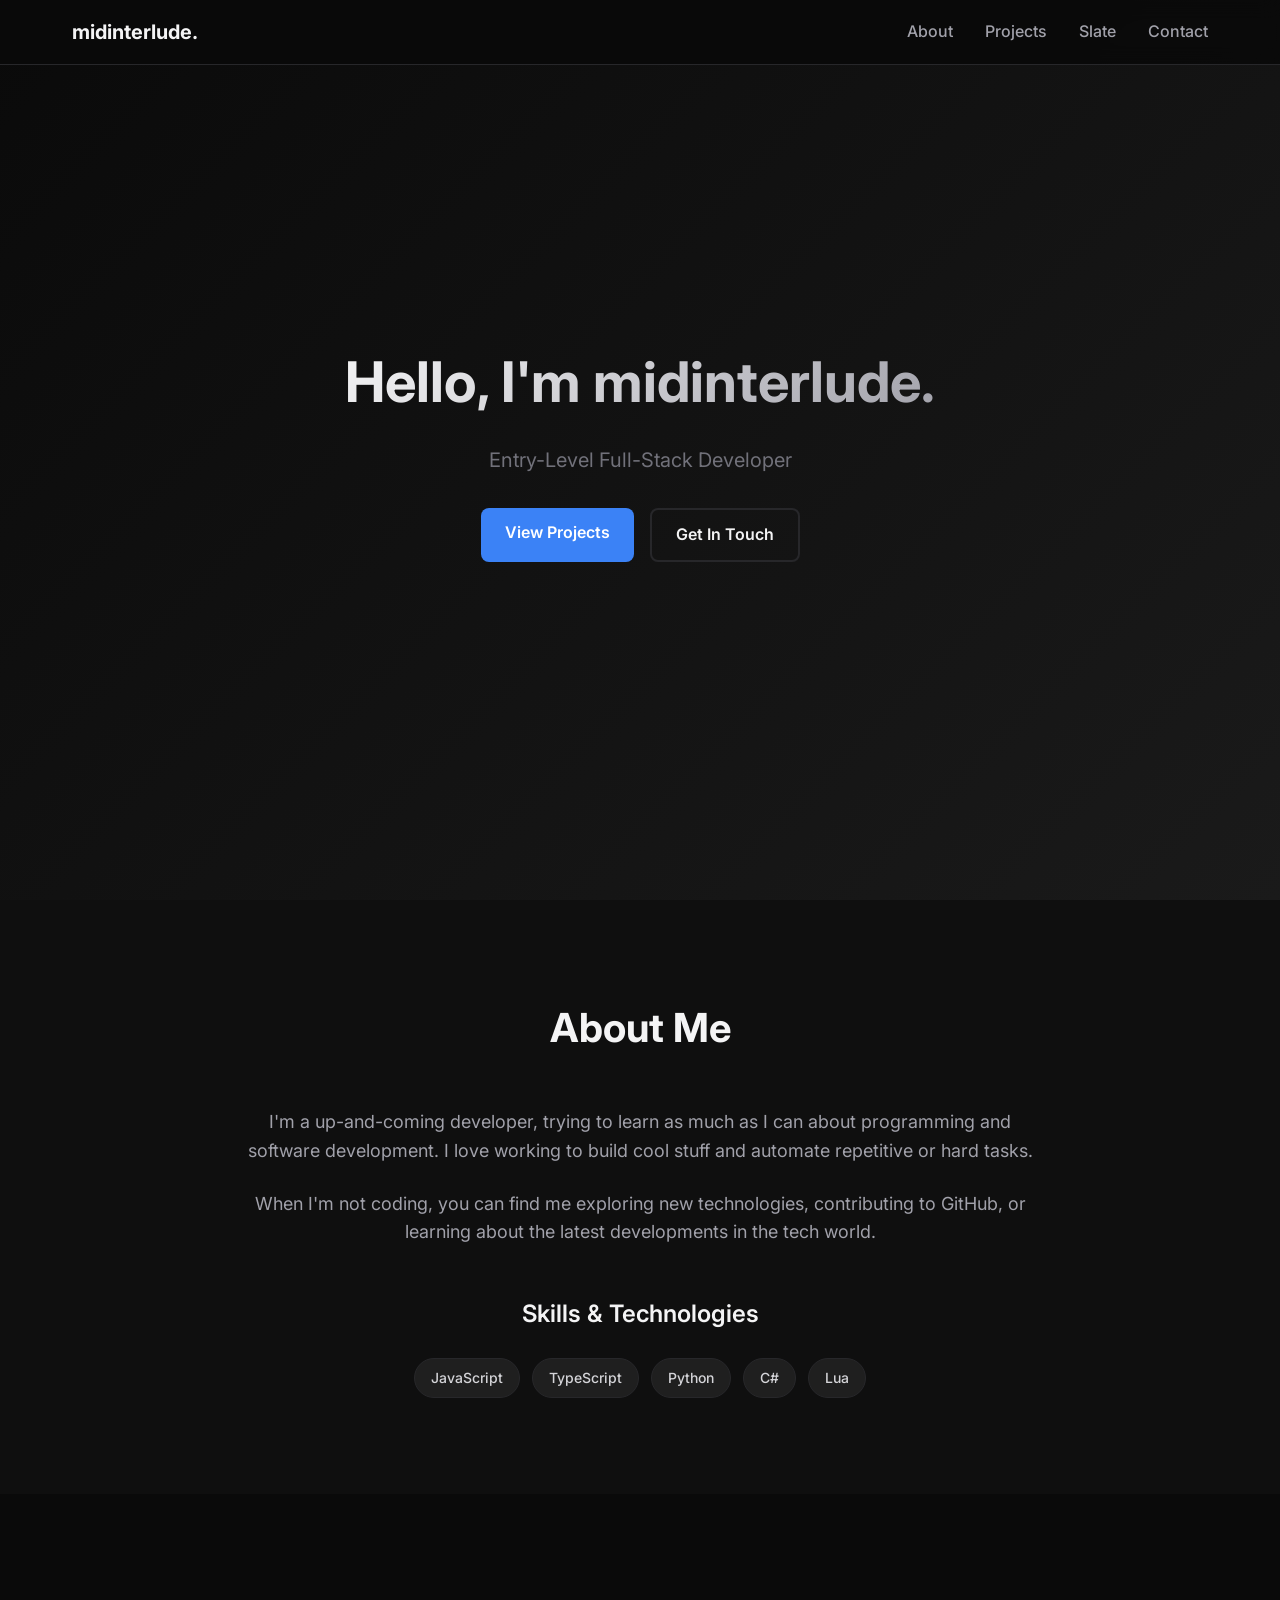
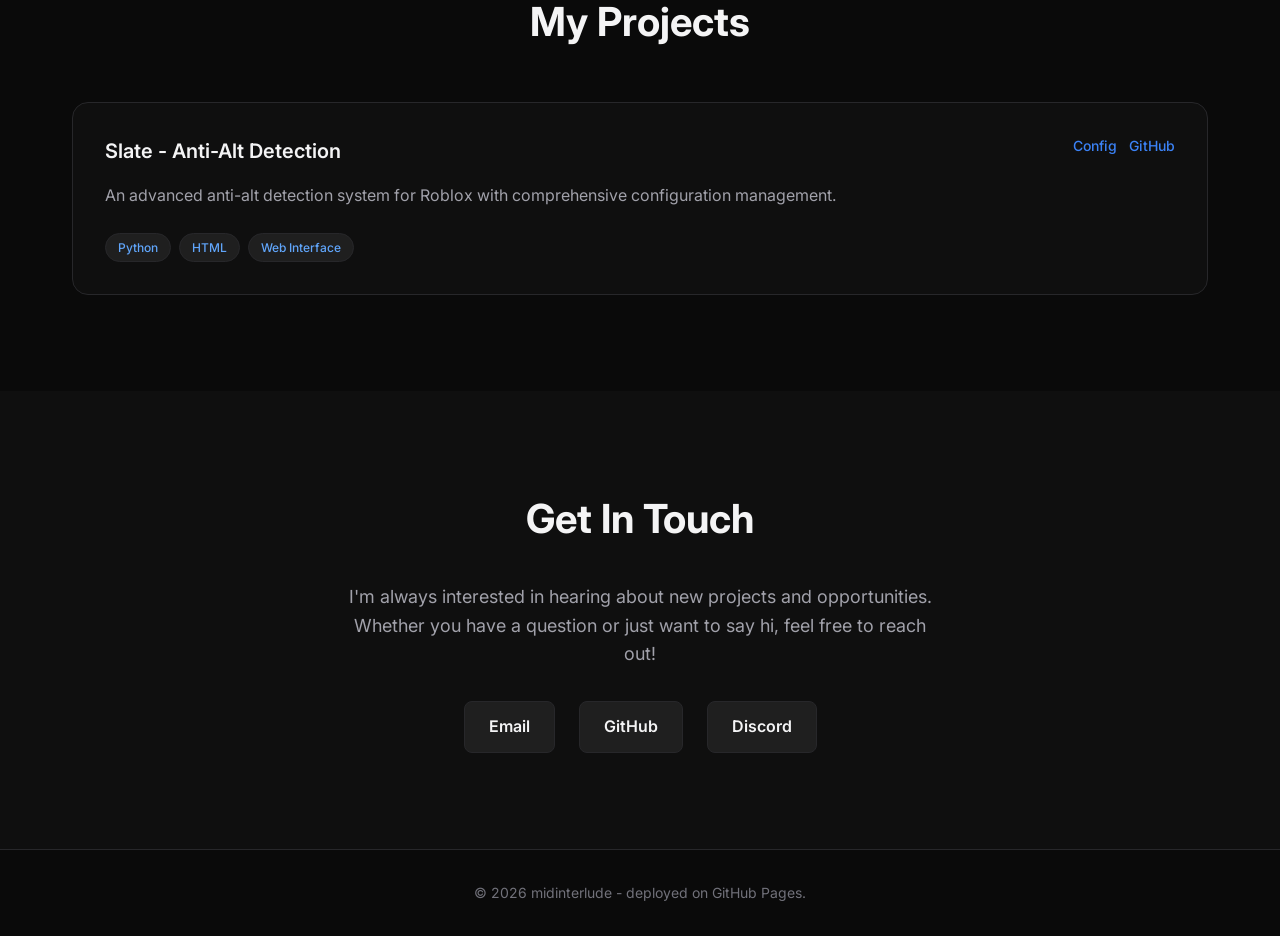
==== commit 99d1aa87: "Update index.html" ====
--- a/index.html
+++ b/index.html
@@ -75,7 +75,7 @@
                             </div>
                         </div>
                         <p class="project-description">
-                            An advanced anti-alt detection system for Roblox with comprehensive configuration management and real-time monitoring capabilities.
+                            An advanced anti-alt detection system for Roblox with comprehensive configuration management.
                         </p>
                         <div class="project-tech">
                             <span class="tech-tag">Python</span>
@@ -111,4 +111,5 @@
         </div>
     </footer>
 </body>
-</html>+
+</html>
